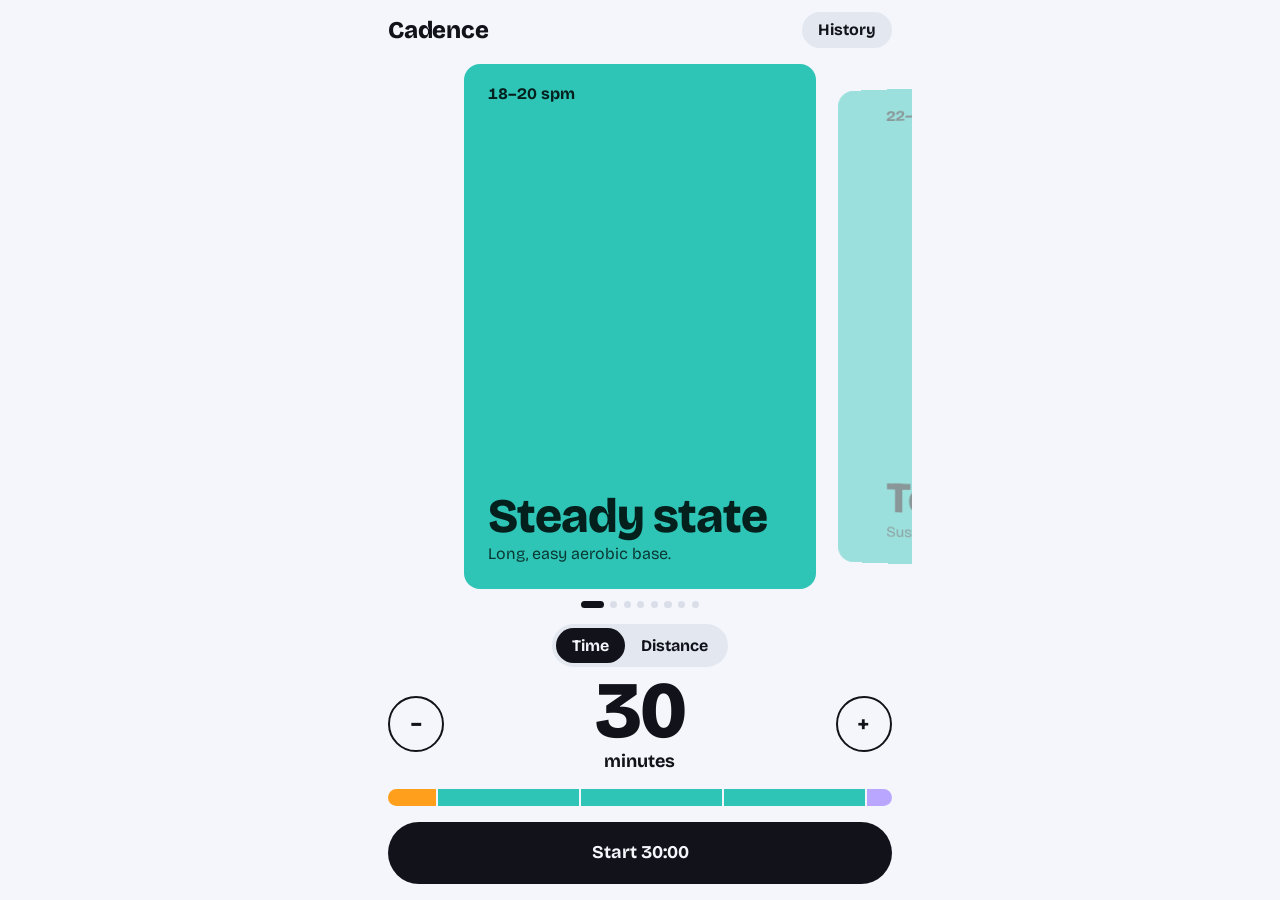
==== index.html @ 714a6164 "Coach-rule planner, Express sessions, cue and countdown fixes - Replace the planner with per-session" ====
<!doctype html>
<html lang="en">
<head>
  <meta charset="utf-8">
  <meta name="viewport" content="width=device-width, initial-scale=1, viewport-fit=cover, user-scalable=no">
  <title>Cadence</title>
  <meta name="description" content="Rowing machine sessions paced the way a coach would plan them.">
  <meta name="theme-color" content="#F4F6FB">
  <link rel="manifest" href="./manifest.webmanifest">
  <link rel="icon" href="./icons/icon-192.png">
  <link rel="apple-touch-icon" href="./icons/apple-touch-icon.png">
  <meta name="apple-mobile-web-app-capable" content="yes">
  <meta name="apple-mobile-web-app-status-bar-style" content="black-translucent">
  <link rel="preconnect" href="https://fonts.googleapis.com">
  <link rel="preconnect" href="https://fonts.gstatic.com" crossorigin>
  <link rel="stylesheet" href="https://fonts.googleapis.com/css2?family=Bricolage+Grotesque:opsz,wdth,wght@12..96,75..100,300..800&display=swap">
  <link rel="stylesheet" href="./styles.css">
</head>
<body>

<!-- Setup -->
<main id="setup" class="screen setup">
  <header class="bar"><h1 class="wordmark">Cadence</h1><button type="button" id="historyBtn" class="pill">History</button></header>

  <div id="types" class="types" role="radiogroup" aria-label="Session"></div>
  <div id="dots" class="dots" aria-hidden="true"></div>

  <section class="length" aria-label="Length">
    <div class="toggle" role="radiogroup" aria-label="Set length by">
      <button type="button" role="radio" data-mode="time">Time</button>
      <button type="button" role="radio" data-mode="distance">Distance</button>
    </div>
    <div class="stepper">
      <button type="button" id="minus" class="round" aria-label="Shorter">−</button>
      <output id="amount" class="amount" aria-live="polite"></output>
      <button type="button" id="plus" class="round" aria-label="Longer">+</button>
    </div>
    <div id="splitRow" class="split" hidden>
      <label for="split">500m split</label>
      <input id="split" type="text" inputmode="numeric" autocomplete="off" value="2:10">
    </div>
  </section>

  <button type="button" id="planBtn" class="plan-btn" aria-label="Show plan">
    <span id="strip" class="strip"></span>
  </button>

  <button type="button" id="start" class="start">Start</button>

  <div id="planSheet" class="sheet" hidden>
    <div class="sheet-card plan-card">
      <div class="sheet-head">
        <p class="sheet-title">Plan</p>
        <button type="button" id="planClose" class="x" aria-label="Close">×</button>
      </div>
      <ol id="planList" class="plan"></ol>
    </div>
  </div>
</main>

<!-- Rowing -->
<main id="row" class="screen row" hidden>
  <div class="row-head">
    <h2 id="segName" class="seg-name"></h2>
  </div>

  <div class="cue" aria-hidden="true">
    <div class="rail"><div id="fill" class="rail-fill"></div><div id="puck" class="puck"></div></div>
  </div>

  <p class="rate"><span id="spm"></span><small>spm</small></p>

  <div id="centre" class="centre">
    <div id="clock" class="clock">
      <p id="segLeft" class="seg-left" aria-label="Time left in interval">0:00</p>
    </div>
    <div id="countdown" class="countdown" aria-hidden="true" aria-live="assertive">
      <div class="cd-text">
        <p class="cd-label">Next up</p>
        <p id="cdName" class="cd-name"></p>
        <p id="cdRate" class="cd-rate"></p>
      </div>
      <p class="cd-count"><span id="cdNum" class="cd-num">4</span><span id="cdUnit" class="cd-unit">strokes</span></p>
      <div id="cdBar" class="cd-bar"></div>
      <div id="cdFlash" class="cd-flash"></div>
    </div>
  </div>

  <dl class="stats">
    <div><dt>Total left</dt><dd id="totalLeft"></dd></div>
    <div><dt>Elapsed</dt><dd id="elapsed"></dd></div>
    <div class="stat-next"><dt>Then</dt><dd id="nextName"></dd></div>
  </dl>

  <div class="progress" aria-hidden="true"><div id="ticks" class="ticks"></div><div id="progFill" class="prog-fill"></div></div>

  <div class="controls">
    <button type="button" id="pause" class="ctl">Pause</button>
    <button type="button" id="skip" class="ctl">Skip</button>
    <button type="button" id="end" class="ctl">End</button>
  </div>

  <div id="pausedSheet" class="sheet" hidden>
    <div class="sheet-card">
      <p class="sheet-title">Paused</p>
      <button type="button" id="resume" class="start">Resume</button>
    </div>
  </div>

  <div id="endSheet" class="sheet" hidden>
    <div class="sheet-card">
      <p class="sheet-title">End this session?</p>
      <button type="button" id="endYes" class="start">End session</button>
      <button type="button" id="endNo" class="ghost">Keep rowing</button>
    </div>
  </div>
</main>

<!-- Done -->
<main id="done" class="screen done" hidden>
  <h2 class="done-title">Session done</h2>
  <dl class="done-stats">
    <div><dt>Rowed</dt><dd id="dTime"></dd></div>
    <div><dt>Intervals</dt><dd id="dCount"></dd></div>
    <div><dt>Hard work</dt><dd id="dHard"></dd></div>
  </dl>
  <div class="done-actions">
    <button type="button" id="again" class="start">Close</button>
    <button type="button" id="doneHistory" class="ghost">History</button>
  </div>
</main>

<div id="histSheet" class="sheet" hidden>
  <div class="sheet-card plan-card hist-card">
    <div class="sheet-head">
      <div><p class="sheet-title">History</p><p id="histMeta" class="hist-meta"></p></div>
      <button type="button" id="histClose" class="x" aria-label="Close">×</button>
    </div>
    <ol id="histList" class="hist"></ol>
    <div class="hist-actions">
      <button type="button" id="exportCsv" class="start">Export CSV</button>
      <button type="button" id="exportJson" class="ghost">JSON</button>
    </div>
  </div>
</div>

<script type="module" src="./app.js"></script>
</body>
</html>
---- styles.css ----
:root {
  --x: 0;
  --paper: #F4F6FB;
  --ink: #12131A;
  --muted: #5B6072;
  --line: #DADEE8;
  --sel: #2EC4B6;
  --sel-ink: #04201D;
  --bg: #FF9F1C;
  --fg: #231300;
  --font: 'Bricolage Grotesque', ui-sans-serif, system-ui, -apple-system, 'Segoe UI', Roboto, sans-serif;
  /* Spacing and radius tokens (Figma: Spacing collection) */
  --s4: 4px; --s8: 8px; --s12: 12px; --s16: 16px; --s20: 20px; --s24: 24px; --s32: 32px;
  --r-card: 16px; --r-pill: 999px;
  box-sizing: border-box;
}
*, *::before, *::after { box-sizing: inherit; }
html, body { margin: 0; height: 100%; }
html { background: var(--paper); transition: background-color 280ms ease-out; }
body {
  font-family: var(--font);
  background: transparent;
  color: var(--ink);
  -webkit-font-smoothing: antialiased;
  -webkit-tap-highlight-color: transparent;
  font-variant-numeric: tabular-nums;
}
button { font: inherit; color: inherit; cursor: pointer; }
button:focus-visible, input:focus-visible { outline: 3px solid currentColor; outline-offset: 3px; }
[hidden] { display: none !important; }

/* ---------- App frame ---------- */
html, body { overflow: hidden; overscroll-behavior: none; }
body { user-select: none; -webkit-user-select: none; touch-action: manipulation; }
input { user-select: text; -webkit-user-select: text; }

/* ---------- Setup ---------- */
.setup {
  position: fixed; inset: 0;
  padding: calc(0.75rem + env(safe-area-inset-top, 0px)) 1.25rem calc(1rem + env(safe-area-inset-bottom, 0px));
  display: grid;
  grid-template-columns: minmax(0, 1fr);
  grid-template-rows: auto minmax(0, 1fr) auto auto auto auto;
  gap: 1rem;
  max-width: 34rem; margin: 0 auto;
}
.bar { display: flex; align-items: center; justify-content: space-between; height: 2.25rem; }
.pill { border: 0; background: #E3E7F0; border-radius: 999px; padding: 0.5rem 1rem; font-weight: 700; }
.wordmark { margin: 0; font-size: 1.5rem; font-weight: 800; letter-spacing: -0.02em; }

.types {
  display: flex; gap: 0.75rem;
  overflow-x: auto; overscroll-behavior-x: contain;
  scroll-snap-type: x mandatory;
  scrollbar-width: none;
  margin: 0 -1.25rem;
  padding: 0;
  align-items: stretch;
  perspective: 900px;
  --card: min(78%, 22rem);
}
.types::-webkit-scrollbar { display: none; }
/* Spacers sized so the first and last cards can scroll to the exact centre */
.types::before, .types::after { content: ''; flex: 0 0 calc(50% - var(--card) / 2 - 0.75rem); }
.type {
  flex: 0 0 var(--card);
  scroll-snap-align: center;
  display: flex; flex-direction: column; justify-content: flex-end; gap: 0.35rem;
  min-height: 0;
  text-align: left;
  border: 0;
  border-radius: 1.75rem;
  padding: 1.25rem 1.35rem;
  background: var(--cbg);
  color: var(--cfg);
  will-change: transform, opacity;
  --shift: 0px;
}
.type > span { transform: translateX(var(--shift)); }
.type .t-top { display: flex; justify-content: space-between; align-items: center; gap: var(--s8); margin-bottom: auto; }
.type .t-badge {
  font-size: 0.875rem; font-weight: 600; line-height: 1;
  padding: 6px 10px; border-radius: var(--r-pill);
  background: color-mix(in srgb, var(--cfg) 14%, transparent);
}
.type .t-name {
  font-size: clamp(2.25rem, 11vw, 3rem);
  font-weight: 800;
  letter-spacing: -0.02em; line-height: 0.95;
}
.type .t-desc { font-size: 1rem; line-height: 1.35; opacity: 0.85; }

.dots { display: flex; justify-content: center; gap: 0.4rem; margin-top: -0.25rem; }
.dots span { width: 0.45rem; height: 0.45rem; border-radius: 999px; background: var(--line); }

.toggle { display: inline-flex; background: #E3E7F0; border-radius: 999px; padding: 4px; }
.toggle button {
  border: 0; background: none; padding: 0.5rem 1.1rem; border-radius: 999px; font-weight: 600;
}
.toggle button[aria-checked="true"] { background: var(--ink); color: var(--paper); }

.length { display: grid; justify-items: center; gap: 0.5rem; }
.stepper { width: 100%; display: flex; align-items: center; justify-content: space-between; }
.round:disabled { opacity: 0.3; }
.round {
  width: 3.5rem; height: 3.5rem; border-radius: 50%;
  border: 2px solid var(--ink); background: none; font-size: 1.75rem; line-height: 1;
}
.round:active { background: var(--ink); color: var(--paper); }
.amount {
  font-size: clamp(3.5rem, 9vh, 6rem);
  font-weight: 800;
  letter-spacing: -0.03em;
  line-height: 1;
}
.amount.long { font-size: clamp(2.75rem, 7.5vh, 4.75rem); }
.amount small { font-size: 0.3em; font-weight: 600; letter-spacing: 0; margin-left: 0.25em; }


.split { display: flex; align-items: center; gap: 0.75rem; }
.split label { font-weight: 600; }
.split input {
  width: 5rem; font: inherit; font-size: 1.1rem; font-weight: 700; text-align: center;
  padding: 0.5rem; border: 2px solid var(--ink); border-radius: 0.75rem; background: none; color: inherit;
}
.split input[aria-invalid="true"] { border-color: #D7263D; }

.plan-btn {
  display: grid; gap: 0.5rem; width: 100%;
  background: none; border: 0; padding: 0; text-align: left;
}
.strip { display: flex; height: 1.1rem; border-radius: 999px; overflow: hidden; }
.plan-meta { color: var(--muted); font-weight: 600; font-size: 0.95rem; display: inline-block; justify-self: start; transform-origin: 0 70%; }
.strip span { display: block; min-width: 0; box-shadow: inset -2px 0 0 var(--paper); }
.strip span:last-child { box-shadow: none; }

.plan { list-style: none; margin: 0; padding: 0; overflow-y: auto; min-height: 0; }
.plan li {
  display: grid;
  grid-template-columns: 3rem 0.7rem minmax(0, 1fr) auto auto;
  align-items: center;
  gap: 0.75rem;
  padding: 0.55rem 0;
  border-bottom: 1px solid var(--line);
}
.plan .p-at { color: var(--muted); font-size: 0.9rem; }
.plan .p-dot { width: 0.7rem; height: 0.7rem; border-radius: 50%; }
.plan .p-name { font-weight: 600; white-space: nowrap; overflow: hidden; text-overflow: ellipsis; }
.plan li:last-child { border-bottom: 0; }
.plan .p-spm { color: var(--muted); font-size: 0.95rem; }
.plan .p-dur { font-weight: 700; min-width: 3.2rem; text-align: right; }

.start {
  width: 100%;
  border: 0; border-radius: 999px;
  background: var(--ink); color: var(--paper);
  font-size: 1.25rem; font-weight: 700;
  padding: 1.1rem 1.5rem;
}
.start:active { transform: scale(0.98); }

/* ---------- Rowing ---------- */
.row {
  position: fixed; inset: 0;
  padding: calc(1rem + env(safe-area-inset-top, 0px)) 1.25rem calc(1rem + env(safe-area-inset-bottom, 0px));
  background: var(--bg);
  color: var(--fg);
  display: grid;
  grid-template-rows: auto auto auto 1fr auto auto auto;
  grid-template-columns: minmax(0, 1fr);
  gap: 1.25rem;
  transition: background-color 280ms ease-out, color 280ms ease-out;
  overflow: hidden;
}
.row-head { display: flex; justify-content: space-between; align-items: flex-start; gap: 1rem; }
.rep { margin: 0 0 0.25rem; font-weight: 600; opacity: 0.75; min-height: 1.2em; }
.seg-name {
  margin: 0;
  font-size: clamp(2.25rem, 11vw, 4.5rem);
  font-weight: 800;
  letter-spacing: -0.02em;
  line-height: 0.95;
}
.rate { margin: 0; text-align: right; line-height: 0.9; }
.rate span { display: block; font-size: clamp(2.75rem, 13vw, 5rem); font-weight: 800; letter-spacing: -0.02em; }
.rate small { font-size: 1rem; font-weight: 600; }

/* Stroke cue: drive pushes the seat out fast, recovery slides it back slowly. */
.cue {}
.rail {
  position: relative; height: 2.5rem; border-radius: 999px;
  background: color-mix(in srgb, var(--fg) 16%, transparent);
}
.rail-fill {
  position: absolute; left: 0; top: 0; bottom: 0;
  width: calc(var(--x) * (100% - 3.5rem) + 3.5rem);
  border-radius: 999px;
  background: var(--fg);
}
.puck {
  position: absolute; top: 50%;
  left: calc(var(--x) * (100% - 3.5rem));
  width: 3.5rem; height: 3.5rem; margin-top: -1.75rem;
  border-radius: 50%;
  background: var(--bg);
  border: 0.45rem solid var(--fg);
  transition: background-color 280ms ease-out;
}

.centre { position: relative; display: grid; align-items: center; min-height: 0; }
.clock, .countdown { grid-area: 1 / 1; }
.countdown { z-index: 1; }
.clock { width: 100%; transition: opacity 160ms ease-out, transform 380ms cubic-bezier(.3,1.6,.5,1); }
.centre.cd .clock { opacity: 0; transform: scale(0.7); transition: opacity 140ms ease-in, transform 180ms ease-in; }
.seg-left {
  margin: 0;
  font-size: clamp(6rem, 34vw, 15rem);
  font-weight: 800;
  letter-spacing: -0.04em;
  line-height: 0.85;
}

.countdown {
  --nbg: #fff; --nfg: #000;
  position: relative; width: 100%;
  display: grid; grid-template-columns: 1fr auto; align-items: center; gap: 1rem;
  background: var(--nbg); color: var(--nfg);
  border-radius: 2rem;
  padding: 1.5rem 1.5rem 2rem;
  overflow: hidden;
  opacity: 0;
  pointer-events: none;
}
/* Hidden outright unless entering, shown or leaving, so a stale frame can never flash */
.countdown { visibility: hidden; }
.centre.cd .countdown, .countdown.leaving { visibility: visible; }
/* In: grows from small with a slight overshoot. Out: the same move in reverse. */
.centre.cd .countdown { pointer-events: auto; animation: cd-in 340ms cubic-bezier(.25,1,.5,1) both; }
.countdown.leaving { animation: cd-out 340ms cubic-bezier(.5,0,.75,0) both; }
@keyframes cd-in {
  0%   { opacity: 0; transform: scale(0.3); }
  70%  { opacity: 1; transform: scale(1.04); }
  100% { opacity: 1; transform: scale(1); }
}
@keyframes cd-out {
  0%   { opacity: 1; transform: scale(1); }
  100% { opacity: 0; transform: scale(0.3); }
}
.cd-flash {
  position: absolute; inset: 0; border-radius: inherit;
  background: var(--nfg); opacity: 0; pointer-events: none;
}
.cd-flash.on { animation: flash 420ms ease-out; }
@keyframes flash { 0% { opacity: 0.55; } 100% { opacity: 0; } }
.cd-label { margin: 0; font-weight: 600; opacity: 0.75; }
.cd-name { margin: 0.2rem 0; font-size: clamp(1.75rem, 8vw, 3rem); font-weight: 800; line-height: 1; }
.cd-rate { margin: 0; font-weight: 700; font-size: 1.15rem; }
.cd-count { margin: 0; display: grid; justify-items: end; }
.cd-num { display: block; font-size: clamp(6rem, 30vw, 11rem); font-weight: 800; line-height: 0.8; }
.cd-unit { font-weight: 700; font-size: 1rem; min-height: 1.2em; margin-top: 0.4rem; }
.cd-num { transform-origin: 70% 60%; }
.cd-num.pop { animation: rate-pop 420ms cubic-bezier(.2,.9,.3,1.4); }
.cd-bar {
  position: absolute; left: 0; bottom: 0; height: 0.5rem; width: 0;
  background: var(--nfg);
}

.stats { display: grid; grid-template-columns: auto auto minmax(0, 1fr); gap: 1.5rem; margin: 0; }
.stats dt { font-size: 0.9rem; font-weight: 600; opacity: 0.75; }
.stats dd { margin: 0.1rem 0 0; font-size: 1.6rem; font-weight: 800; }
.stat-next dd { white-space: nowrap; overflow: hidden; text-overflow: ellipsis; }

.progress {
  position: relative; height: 0.6rem; border-radius: 999px; overflow: hidden;
  background: color-mix(in srgb, var(--fg) 18%, transparent);
}
.prog-fill { position: absolute; left: 0; top: 0; bottom: 0; width: 0; background: var(--fg); }
.ticks span { position: absolute; top: 0; bottom: 0; width: 2px; background: var(--bg); z-index: 1; transition: background-color 280ms; }

.controls { display: flex; gap: 0.75rem; }
.ctl {
  flex: 1; padding: 0.95rem 0.5rem; border-radius: 999px;
  background: none; border: 2px solid var(--fg); font-weight: 700; font-size: 1rem;
}
.ctl:active { background: var(--fg); color: var(--bg); }

.sheet {
  position: fixed; inset: 0; z-index: 5;
  background: color-mix(in srgb, var(--ink) 55%, transparent);
  display: flex; align-items: flex-end; justify-content: center;
  padding: 1.25rem calc(1.25rem) calc(1.25rem + env(safe-area-inset-bottom, 0px));
}
.sheet-card {
  width: 100%; max-width: 30rem;
  background: var(--paper); color: var(--ink);
  border-radius: 2rem; padding: 1.5rem;
  display: grid; gap: 0.75rem;
}
.sheet-title { margin: 0 0 0.5rem; font-size: 2rem; font-weight: 800; }
.plan-card { max-height: 78dvh; grid-template-rows: auto minmax(0, 1fr); }
.sheet-head { display: flex; justify-content: space-between; align-items: center; }
.sheet-head .sheet-title { margin: 0; }
.x { width: 2.75rem; height: 2.75rem; border-radius: 50%; border: 0; background: #E3E7F0; font-size: 1.5rem; line-height: 1; }
.ghost { border: 2px solid var(--ink); background: none; border-radius: 999px; padding: 1rem; font-weight: 700; font-size: 1.1rem; }

/* ---------- Done ---------- */
.done {
  position: fixed; inset: 0;
  max-width: 34rem; margin: 0 auto;
  padding: calc(2rem + env(safe-area-inset-top, 0px)) 1.25rem calc(1.5rem + env(safe-area-inset-bottom, 0px));
  display: flex; flex-direction: column; justify-content: center; gap: 2rem;
}
.done-title { font-size: clamp(3.5rem, 18vw, 5.5rem); font-weight: 800; line-height: 0.9; margin: 0; letter-spacing: -0.03em; }
.done-stats { margin: 0; display: grid; gap: 1rem; }
.done-stats div { display: flex; justify-content: space-between; align-items: baseline; border-bottom: 1px solid var(--line); padding-bottom: 0.75rem; }
.done-stats dt { color: var(--muted); font-weight: 600; }
.done-stats dd { margin: 0; display: inline-block; transform-origin: 100% 70%; font-size: 2rem; font-weight: 800; }


/* ---------- Text styles and spacing (Figma: Tokens exploration) ----------
   display/xl 144 · display/l 80 · display/m 64 · title/xl 48 · title/l 32 · title/m 24 · title/s 20
   ui/l 18 · ui/m 16 · ui/icon 24 · body/m 16 · body/s 14 · label 14 */
.seg-left, .cd-num {                                   /* display/xl */
  font-size: clamp(6rem, 37vw, 9rem); font-weight: 800; line-height: 0.85; letter-spacing: -0.03em;
}
.amount, .done-title {                                 /* display/l */
  font-size: min(5rem, 20.5vw, 11vh); font-weight: 800; line-height: 0.9; letter-spacing: -0.03em;
}
.amount.long { font-size: min(3.5rem, 15vw, 8vh); }   /* distance values need the room */
.rate span {                                           /* display/m */
  font-size: 4rem; font-weight: 800; line-height: 0.9; letter-spacing: -0.02em;
}
.seg-name, .type .t-name {                             /* title/xl */
  font-size: min(3rem, 12.3vw); font-weight: 800; line-height: 0.95; letter-spacing: -0.02em;
}
.sheet-title, .cd-name, .done-stats dd {               /* title/l */
  font-size: 2rem; font-weight: 800; line-height: 1; letter-spacing: -0.01em;
}
.wordmark, .stats dd {                                 /* title/m */
  font-size: 1.5rem; font-weight: 800; line-height: 1.1; letter-spacing: -0.01em;
}
.h-dur {                                               /* title/s */
  font-size: 1.25rem; font-weight: 800; line-height: 1.1; letter-spacing: 0;
}
.start, .ghost, .cd-rate, .amount small {              /* ui/l */
  font-size: 1.125rem; font-weight: 700; line-height: 1.2; letter-spacing: 0;
}
.pill, .toggle button, .ctl, .type .t-rate, .rate small, .cd-unit, .h-name, .plan .p-name, .plan .p-dur {   /* ui/m */
  font-size: 1rem; font-weight: 700; line-height: 1.2;
}
.round, .x, .h-del {                                   /* ui/icon */
  font-size: 1.5rem; font-weight: 700; line-height: 1;
}
.type .t-desc { font-size: 1rem; font-weight: 400; line-height: 1.35; }    /* body/m */
.h-sub { font-size: 0.875rem; font-weight: 400; line-height: 1.35; }       /* body/s */
.plan-meta, .stats dt, .cd-label, .hist-meta, .done-stats dt,
.plan .p-at, .plan .p-spm, .split label {             /* label */
  font-size: 0.875rem; font-weight: 600; line-height: 1.2;
}

/* Spacing and radius */
.type { border-radius: var(--r-card); padding: var(--s20) var(--s24) var(--s24); gap: var(--s4); }
.countdown { border-radius: var(--r-card); padding: var(--s24) var(--s24) var(--s32); }
.sheet-card { border-radius: var(--r-card); padding: var(--s24); gap: var(--s12); }
.toggle { padding: var(--s4); }
.toggle button { padding: var(--s8) var(--s16); }
.pill { padding: var(--s8) var(--s16); }
.ctl { padding: var(--s16) var(--s8); }
.start, .ghost { padding: var(--s16) var(--s24); }
#start { padding: var(--s20) var(--s24); }
.stats { gap: var(--s24); }
.stats dd { margin-top: var(--s4); }
.controls { gap: var(--s12); }
.hist li { padding: var(--s8) 0; gap: var(--s12); }
.done { gap: var(--s32); }
.done-actions { gap: var(--s12); }
.done-stats { gap: var(--s16); }
.done-stats div { padding-bottom: var(--s12); }

/* Stroke cue: outlined track, slimmer puck ring */
.rail { background: transparent; box-shadow: inset 0 0 0 2px var(--fg); }
.puck { border-width: 6px; }

/* Countdown: thicker stroke progress */
.cd-bar { height: 16px; }

/* Rowing: rate sits under the stroke cue, number and unit on one baseline */
.rate { display: flex; align-items: baseline; gap: var(--s4); text-align: left; line-height: 0.9; }
.rate span { display: inline-block; transform-origin: 30% 80%; }
.rate span.pop, .seg-left.pop { animation: rate-pop 420ms cubic-bezier(.2,.9,.3,1.4); }
.seg-left { transform-origin: 20% 70%; }
@keyframes rate-pop { 0% { transform: scale(1); } 35% { transform: scale(1.15); } 100% { transform: scale(1); } }

/* Setup: unit stacked under the length value */
.amount { display: grid; justify-items: center; }
.amount small { margin: var(--s4) 0 0; }

/* Landscape on a rower arm: cue and clock side by side. */
@media (orientation: landscape) and (max-height: 560px) {
  .row {
    grid-template-columns: minmax(0, 1fr) minmax(0, 1fr);
    grid-template-rows: auto auto auto 1fr auto auto;
    column-gap: 2rem; row-gap: 0.9rem;
  }
  .row-head { grid-column: 1; grid-row: 1; }
  .cue { grid-column: 1; grid-row: 2; }
  .rate { grid-column: 1; grid-row: 3; }
  .centre { grid-column: 2; grid-row: 1 / 5; }
  .stats { grid-column: 1; grid-row: 4; align-self: end; }
  .progress { grid-column: 1 / -1; }
  .controls { grid-column: 1 / -1; }
  .row { padding-top: calc(0.75rem + env(safe-area-inset-top, 0px)); padding-bottom: calc(0.75rem + env(safe-area-inset-bottom, 0px)); }
  .seg-name { font-size: clamp(1.75rem, 6vw, 3rem); }
  .rate span { font-size: clamp(2rem, 7vw, 3.5rem); }
  .rail { height: 2rem; }
    .stats dd { font-size: 1.3rem; }
  .seg-left { font-size: clamp(5rem, 18vw, 11rem); }
  .ctl { padding: 0.6rem 0.5rem; }
}

@media (prefers-reduced-motion: reduce) {
  .row, .puck, .ticks span { transition: none; }
  .types { scroll-behavior: auto; }
  .cd-num.pop, .cd-num.go, .cd-flash.on, .rate span.pop, .seg-left.pop { animation: none; }
  .clock { transition: opacity 150ms linear; transform: none !important; }
  .centre.cd .countdown, .countdown.leaving { animation-duration: 1ms; }
}

@media (orientation: landscape) and (max-height: 560px) {
  .setup {
    max-width: none;
    grid-template-columns: minmax(0, 1.2fr) minmax(0, 1fr);
    grid-template-rows: auto minmax(0, 1fr) auto auto;
    column-gap: 2rem;
  }
  .bar { grid-column: 1 / -1; }
  .types { grid-column: 1; grid-row: 2 / 4; margin: 0; --card: min(88%, 22rem); }
  .dots { grid-column: 1; grid-row: 4; margin: 0; align-self: center; }
  .length { grid-column: 2; grid-row: 2; align-self: center; }
  .plan-btn { grid-column: 2; grid-row: 3; }
  .start { grid-column: 2; grid-row: 4; padding: 0.8rem; }
  .type .t-name { font-size: 2rem; }
}

/* Installed on iOS, fixed screens can stop above the home bar, so size them to the
   full screen there. iOS only: on Android that sizing stops short of the gesture bar. */
@media (display-mode: standalone) {
  @supports (-webkit-touch-callout: none) {
    .setup, .row, .done { bottom: auto; height: 100vh; }
  }
}

/* History */
.hist-card { grid-template-rows: auto minmax(0, 1fr) auto; }
.hist-meta { margin: 0.2rem 0 0; color: var(--muted); font-weight: 600; }
.hist { list-style: none; margin: 0; padding: 0; overflow-y: auto; min-height: 0; }
.hist li { display: grid; grid-template-columns: 0.7rem minmax(0, 1fr) auto auto; align-items: center; gap: 0.75rem; padding: 0.6rem 0; border-bottom: 1px solid var(--line); }
.hist li:last-child { border-bottom: 0; }
.h-dot { width: 0.7rem; height: 0.7rem; border-radius: 50%; }
.h-main { display: grid; min-width: 0; }
.h-name { font-weight: 700; white-space: nowrap; overflow: hidden; text-overflow: ellipsis; }
.h-sub { color: var(--muted); font-size: 0.9rem; }
.h-dur { font-weight: 800; font-size: 1.2rem; }
.h-del { min-width: 2.25rem; height: 2.25rem; border: 0; border-radius: 999px; background: none; color: var(--muted); font-size: 1.25rem; font-weight: 700; }
.h-del.arm { background: #D7263D; color: #fff; font-size: 0.9rem; padding: 0 0.8rem; }
.hist-actions { display: grid; grid-template-columns: 1fr auto; gap: 0.75rem; }
.hist-actions .ghost { padding: 1rem 1.4rem; }
.start:disabled, .ghost:disabled { opacity: 0.35; }
.done-actions { display: grid; gap: 0.75rem; }
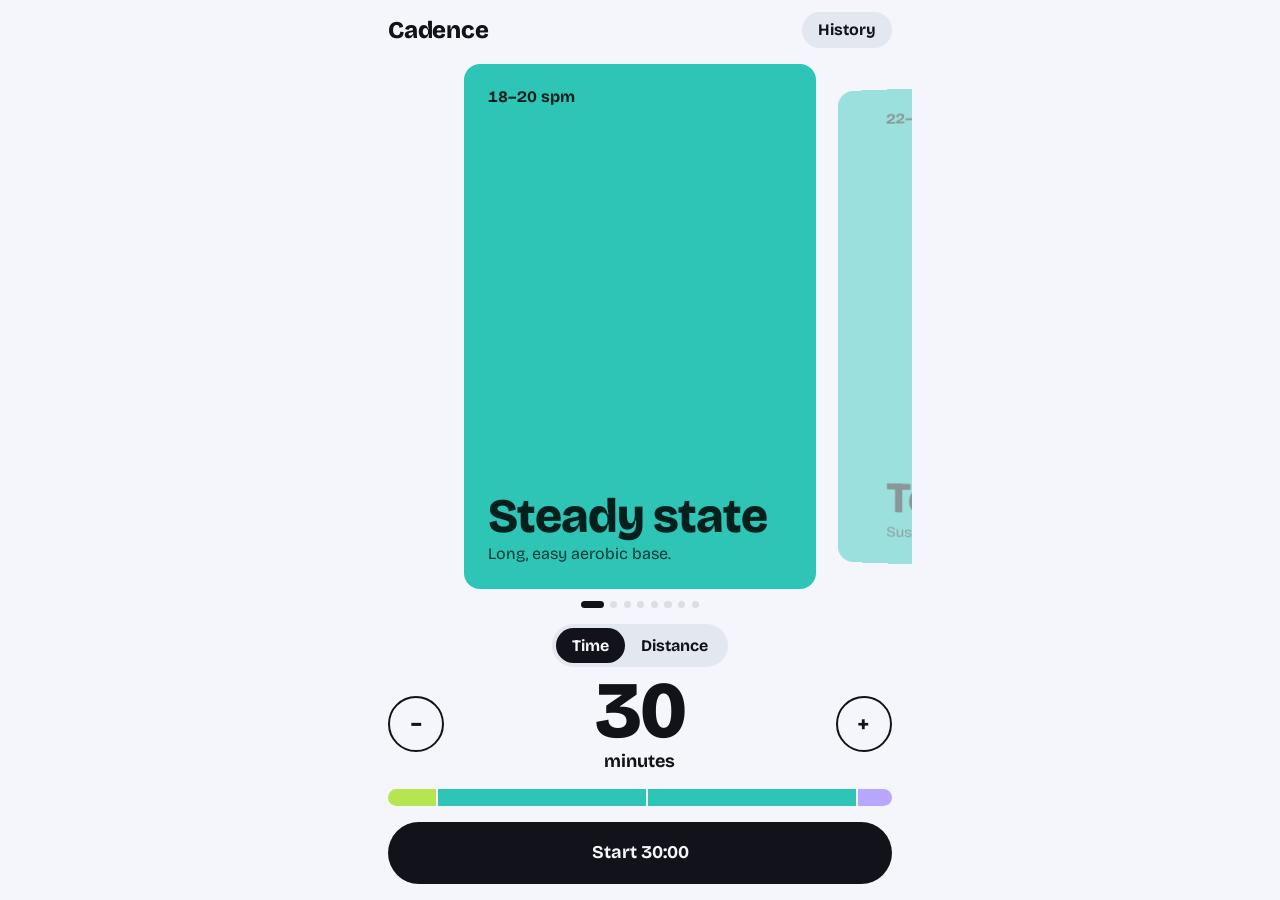
==== commit b1990b2f: "Interval grammar, languages, drill modules - Rebuild the planner on a grammar: 12 interval words wit" ====
--- a/index.html
+++ b/index.html
@@ -20,28 +20,28 @@
 
 <!-- Setup -->
 <main id="setup" class="screen setup">
-  <header class="bar"><h1 class="wordmark">Cadence</h1><button type="button" id="historyBtn" class="pill">History</button></header>
+  <header class="bar"><h1 class="wordmark">Cadence</h1><button type="button" id="historyBtn" class="pill" data-i18n="history">History</button></header>
 
-  <div id="types" class="types" role="radiogroup" aria-label="Session"></div>
+  <div id="types" class="types" role="radiogroup" aria-label="Session" data-i18n-aria="session"></div>
   <div id="dots" class="dots" aria-hidden="true"></div>
 
-  <section class="length" aria-label="Length">
-    <div class="toggle" role="radiogroup" aria-label="Set length by">
-      <button type="button" role="radio" data-mode="time">Time</button>
-      <button type="button" role="radio" data-mode="distance">Distance</button>
+  <section class="length" aria-label="Length" data-i18n-aria="length">
+    <div class="toggle" role="radiogroup" aria-label="Set length by" data-i18n-aria="setLengthBy">
+      <button type="button" role="radio" data-mode="time" data-i18n="time">Time</button>
+      <button type="button" role="radio" data-mode="distance" data-i18n="distance">Distance</button>
     </div>
     <div class="stepper">
-      <button type="button" id="minus" class="round" aria-label="Shorter">−</button>
+      <button type="button" id="minus" class="round" aria-label="Shorter" data-i18n-aria="shorter">−</button>
       <output id="amount" class="amount" aria-live="polite"></output>
-      <button type="button" id="plus" class="round" aria-label="Longer">+</button>
+      <button type="button" id="plus" class="round" aria-label="Longer" data-i18n-aria="longer">+</button>
     </div>
     <div id="splitRow" class="split" hidden>
-      <label for="split">500m split</label>
+      <label for="split" data-i18n="split">500m split</label>
       <input id="split" type="text" inputmode="numeric" autocomplete="off" value="2:10">
     </div>
   </section>
 
-  <button type="button" id="planBtn" class="plan-btn" aria-label="Show plan">
+  <button type="button" id="planBtn" class="plan-btn" aria-label="Show plan" data-i18n-aria="showPlan">
     <span id="strip" class="strip"></span>
   </button>
 
@@ -50,8 +50,8 @@
   <div id="planSheet" class="sheet" hidden>
     <div class="sheet-card plan-card">
       <div class="sheet-head">
-        <p class="sheet-title">Plan</p>
-        <button type="button" id="planClose" class="x" aria-label="Close">×</button>
+        <p class="sheet-title" data-i18n="plan">Plan</p>
+        <button type="button" id="planClose" class="x" aria-label="Close" data-i18n-aria="close">×</button>
       </div>
       <ol id="planList" class="plan"></ol>
     </div>
@@ -59,24 +59,28 @@
 </main>
 
 <!-- Rowing -->
-<main id="row" class="screen row" hidden>
+<main id="row" class="screen row" data-mode="rate" hidden>
   <div class="row-head">
     <h2 id="segName" class="seg-name"></h2>
   </div>
 
   <div class="cue" aria-hidden="true">
     <div class="rail"><div id="fill" class="rail-fill"></div><div id="puck" class="puck"></div></div>
+    <div id="stageBar" class="stage-bar"><span><i></i></span><span><i></i></span><span><i></i></span><span><i></i></span></div>
   </div>
 
-  <p class="rate"><span id="spm"></span><small>spm</small></p>
+  <div id="detail" class="detail">
+    <p class="rate"><span id="spm"></span><small data-i18n="spm">spm</small></p>
+    <p class="stage-text" aria-live="polite"><span id="stageName" class="stage-name"></span></p>
+  </div>
 
   <div id="centre" class="centre">
     <div id="clock" class="clock">
-      <p id="segLeft" class="seg-left" aria-label="Time left in interval">0:00</p>
+      <p id="segLeft" class="seg-left" aria-label="Time left in interval" data-i18n-aria="timeLeft">0:00</p>
     </div>
     <div id="countdown" class="countdown" aria-hidden="true" aria-live="assertive">
       <div class="cd-text">
-        <p class="cd-label">Next up</p>
+        <p class="cd-label" data-i18n="nextUp">Next up</p>
         <p id="cdName" class="cd-name"></p>
         <p id="cdRate" class="cd-rate"></p>
       </div>
@@ -87,58 +91,58 @@
   </div>
 
   <dl class="stats">
-    <div><dt>Total left</dt><dd id="totalLeft"></dd></div>
-    <div><dt>Elapsed</dt><dd id="elapsed"></dd></div>
-    <div class="stat-next"><dt>Then</dt><dd id="nextName"></dd></div>
+    <div><dt data-i18n="totalLeft">Total left</dt><dd id="totalLeft"></dd></div>
+    <div><dt data-i18n="elapsed">Elapsed</dt><dd id="elapsed"></dd></div>
+    <div class="stat-next"><dt data-i18n="then">Then</dt><dd id="nextName"></dd></div>
   </dl>
 
   <div class="progress" aria-hidden="true"><div id="ticks" class="ticks"></div><div id="progFill" class="prog-fill"></div></div>
 
   <div class="controls">
     <button type="button" id="pause" class="ctl">Pause</button>
-    <button type="button" id="skip" class="ctl">Skip</button>
-    <button type="button" id="end" class="ctl">End</button>
+    <button type="button" id="skip" class="ctl" data-i18n="skip">Skip</button>
+    <button type="button" id="end" class="ctl" data-i18n="end">End</button>
   </div>
 
   <div id="pausedSheet" class="sheet" hidden>
     <div class="sheet-card">
-      <p class="sheet-title">Paused</p>
-      <button type="button" id="resume" class="start">Resume</button>
+      <p class="sheet-title" data-i18n="paused">Paused</p>
+      <button type="button" id="resume" class="start" data-i18n="resume">Resume</button>
     </div>
   </div>
 
   <div id="endSheet" class="sheet" hidden>
     <div class="sheet-card">
-      <p class="sheet-title">End this session?</p>
-      <button type="button" id="endYes" class="start">End session</button>
-      <button type="button" id="endNo" class="ghost">Keep rowing</button>
+      <p class="sheet-title" data-i18n="endQuestion">End this session?</p>
+      <button type="button" id="endYes" class="start" data-i18n="endYes">End session</button>
+      <button type="button" id="endNo" class="ghost" data-i18n="keepRowing">Keep rowing</button>
     </div>
   </div>
 </main>
 
 <!-- Done -->
 <main id="done" class="screen done" hidden>
-  <h2 class="done-title">Session done</h2>
+  <h2 class="done-title" data-i18n="done">Session done</h2>
   <dl class="done-stats">
-    <div><dt>Rowed</dt><dd id="dTime"></dd></div>
-    <div><dt>Intervals</dt><dd id="dCount"></dd></div>
-    <div><dt>Hard work</dt><dd id="dHard"></dd></div>
+    <div><dt data-i18n="rowed">Rowed</dt><dd id="dTime"></dd></div>
+    <div><dt data-i18n="intervals">Intervals</dt><dd id="dCount"></dd></div>
+    <div><dt data-i18n="hardWork">Hard work</dt><dd id="dHard"></dd></div>
   </dl>
   <div class="done-actions">
-    <button type="button" id="again" class="start">Close</button>
-    <button type="button" id="doneHistory" class="ghost">History</button>
+    <button type="button" id="again" class="start" data-i18n="close">Close</button>
+    <button type="button" id="doneHistory" class="ghost" data-i18n="history">History</button>
   </div>
 </main>
 
 <div id="histSheet" class="sheet" hidden>
   <div class="sheet-card plan-card hist-card">
     <div class="sheet-head">
-      <div><p class="sheet-title">History</p><p id="histMeta" class="hist-meta"></p></div>
-      <button type="button" id="histClose" class="x" aria-label="Close">×</button>
+      <div><p class="sheet-title" data-i18n="history">History</p><p id="histMeta" class="hist-meta"></p></div>
+      <button type="button" id="histClose" class="x" aria-label="Close" data-i18n-aria="close">×</button>
     </div>
     <ol id="histList" class="hist"></ol>
     <div class="hist-actions">
-      <button type="button" id="exportCsv" class="start">Export CSV</button>
+      <button type="button" id="exportCsv" class="start" data-i18n="exportCsv">Export CSV</button>
       <button type="button" id="exportJson" class="ghost">JSON</button>
     </div>
   </div>
--- a/styles.css
+++ b/styles.css
@@ -82,7 +82,11 @@
   font-size: 0.875rem; font-weight: 600; line-height: 1;
   padding: 6px 10px; border-radius: var(--r-pill);
   background: color-mix(in srgb, var(--cfg) 14%, transparent);
-}
+  white-space: nowrap;
+  opacity: 0; transform: scale(0.9);
+  transition: opacity 180ms ease-out, transform 220ms cubic-bezier(.3,1.4,.5,1);
+}
+.type .t-badge.on { opacity: 1; transform: none; }
 .type .t-name {
   font-size: clamp(2.25rem, 11vw, 3rem);
   font-weight: 800;
@@ -137,15 +141,15 @@
 .plan { list-style: none; margin: 0; padding: 0; overflow-y: auto; min-height: 0; }
 .plan li {
   display: grid;
-  grid-template-columns: 3rem 0.7rem minmax(0, 1fr) auto auto;
+  grid-template-columns: 2.75rem 0.6rem minmax(0, 1fr) auto auto;
   align-items: center;
-  gap: 0.75rem;
+  gap: 0.6rem;
   padding: 0.55rem 0;
   border-bottom: 1px solid var(--line);
 }
 .plan .p-at { color: var(--muted); font-size: 0.9rem; }
 .plan .p-dot { width: 0.7rem; height: 0.7rem; border-radius: 50%; }
-.plan .p-name { font-weight: 600; white-space: nowrap; overflow: hidden; text-overflow: ellipsis; }
+.plan .p-name { font-weight: 600; line-height: 1.2; hyphens: auto; -webkit-hyphens: auto; overflow-wrap: break-word; min-width: 0; }
 .plan li:last-child { border-bottom: 0; }
 .plan .p-spm { color: var(--muted); font-size: 0.95rem; }
 .plan .p-dur { font-weight: 700; min-width: 3.2rem; text-align: right; }
@@ -395,6 +399,22 @@
 .amount { display: grid; justify-items: center; }
 .amount small { margin: var(--s4) 0 0; }
 
+/* Modules: each word shows either the rhythm cue and its rate, or its drill stages.
+   Both sit in the same slots; switching swaps them with the countdown's shrink and grow. */
+.cue, .detail { display: grid; }
+.cue > *, .detail > * { grid-area: 1 / 1; }
+.detail { align-items: end; }
+#row[data-mode="rate"] .stage-bar, #row[data-mode="rate"] .stage-text,
+#row[data-mode="stages"] .rail, #row[data-mode="stages"] .rate { visibility: hidden; }
+.mod-in  { visibility: visible !important; animation: cd-in 340ms cubic-bezier(.25,1,.5,1) both; }
+.mod-out { visibility: visible !important; animation: cd-out 340ms cubic-bezier(.5,0,.75,0) both; }
+.stage-bar { display: grid; grid-template-columns: repeat(4, minmax(0, 1fr)); gap: var(--s8); align-self: center; }
+.stage-bar span { position: relative; height: 2.5rem; border-radius: var(--r-pill); overflow: hidden; box-shadow: inset 0 0 0 2px var(--fg); }
+.stage-bar i { position: absolute; inset: 0; width: 0; background: var(--fg); }
+.stage-text { margin: 0; }
+.stage-name { font-size: 2rem; font-weight: 800; line-height: 1; letter-spacing: -0.01em; display: inline-block; transform-origin: 0 70%; }  /* title/l */
+.stage-name.pop { animation: rate-pop 420ms cubic-bezier(.2,.9,.3,1.4); }
+
 /* Landscape on a rower arm: cue and clock side by side. */
 @media (orientation: landscape) and (max-height: 560px) {
   .row {
@@ -404,7 +424,7 @@
   }
   .row-head { grid-column: 1; grid-row: 1; }
   .cue { grid-column: 1; grid-row: 2; }
-  .rate { grid-column: 1; grid-row: 3; }
+  .detail { grid-column: 1; grid-row: 3; }
   .centre { grid-column: 2; grid-row: 1 / 5; }
   .stats { grid-column: 1; grid-row: 4; align-self: end; }
   .progress { grid-column: 1 / -1; }
@@ -412,16 +432,17 @@
   .row { padding-top: calc(0.75rem + env(safe-area-inset-top, 0px)); padding-bottom: calc(0.75rem + env(safe-area-inset-bottom, 0px)); }
   .seg-name { font-size: clamp(1.75rem, 6vw, 3rem); }
   .rate span { font-size: clamp(2rem, 7vw, 3.5rem); }
-  .rail { height: 2rem; }
+  .rail, .stage-bar span { height: 2rem; }
     .stats dd { font-size: 1.3rem; }
   .seg-left { font-size: clamp(5rem, 18vw, 11rem); }
   .ctl { padding: 0.6rem 0.5rem; }
 }
 
 @media (prefers-reduced-motion: reduce) {
-  .row, .puck, .ticks span { transition: none; }
+  .row, .puck, .ticks span, .type .t-badge, .detail > * { transition: none; }
+  .stage-name.pop { animation: none; }
   .types { scroll-behavior: auto; }
-  .cd-num.pop, .cd-num.go, .cd-flash.on, .rate span.pop, .seg-left.pop { animation: none; }
+  .cd-num.pop, .cd-num.go, .cd-flash.on, .rate span.pop, .seg-left.pop, .stage-name.pop, .mod-in, .mod-out { animation: none; }
   .clock { transition: opacity 150ms linear; transform: none !important; }
   .centre.cd .countdown, .countdown.leaving { animation-duration: 1ms; }
 }
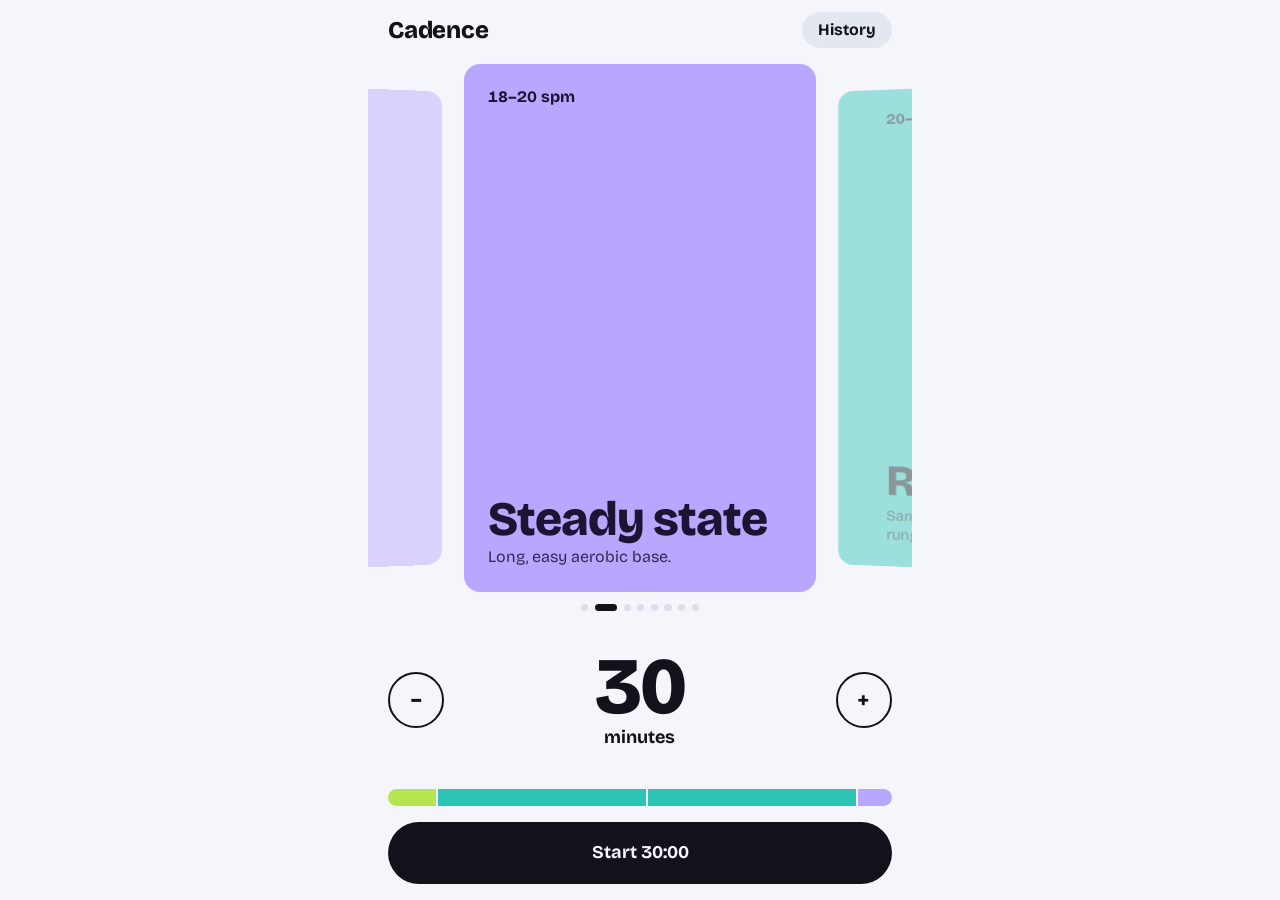
==== commit ca1ea79f: "Time-only length, more room around the selector - Remove the time/distance toggle and the 500m split" ====
--- a/index.html
+++ b/index.html
@@ -26,18 +26,10 @@
   <div id="dots" class="dots" aria-hidden="true"></div>
 
   <section class="length" aria-label="Length" data-i18n-aria="length">
-    <div class="toggle" role="radiogroup" aria-label="Set length by" data-i18n-aria="setLengthBy">
-      <button type="button" role="radio" data-mode="time" data-i18n="time">Time</button>
-      <button type="button" role="radio" data-mode="distance" data-i18n="distance">Distance</button>
-    </div>
     <div class="stepper">
       <button type="button" id="minus" class="round" aria-label="Shorter" data-i18n-aria="shorter">−</button>
       <output id="amount" class="amount" aria-live="polite"></output>
       <button type="button" id="plus" class="round" aria-label="Longer" data-i18n-aria="longer">+</button>
-    </div>
-    <div id="splitRow" class="split" hidden>
-      <label for="split" data-i18n="split">500m split</label>
-      <input id="split" type="text" inputmode="numeric" autocomplete="off" value="2:10">
     </div>
   </section>
 
--- a/styles.css
+++ b/styles.css
@@ -97,13 +97,8 @@
 .dots { display: flex; justify-content: center; gap: 0.4rem; margin-top: -0.25rem; }
 .dots span { width: 0.45rem; height: 0.45rem; border-radius: 999px; background: var(--line); }
 
-.toggle { display: inline-flex; background: #E3E7F0; border-radius: 999px; padding: 4px; }
-.toggle button {
-  border: 0; background: none; padding: 0.5rem 1.1rem; border-radius: 999px; font-weight: 600;
-}
-.toggle button[aria-checked="true"] { background: var(--ink); color: var(--paper); }
-
-.length { display: grid; justify-items: center; gap: 0.5rem; }
+
+.length { display: grid; justify-items: center; gap: 0.5rem; padding: var(--s24) 0; }   /* breathing room around the length */
 .stepper { width: 100%; display: flex; align-items: center; justify-content: space-between; }
 .round:disabled { opacity: 0.3; }
 .round {
@@ -366,8 +361,6 @@
 .type { border-radius: var(--r-card); padding: var(--s20) var(--s24) var(--s24); gap: var(--s4); }
 .countdown { border-radius: var(--r-card); padding: var(--s24) var(--s24) var(--s32); }
 .sheet-card { border-radius: var(--r-card); padding: var(--s24); gap: var(--s12); }
-.toggle { padding: var(--s4); }
-.toggle button { padding: var(--s8) var(--s16); }
 .pill { padding: var(--s8) var(--s16); }
 .ctl { padding: var(--s16) var(--s8); }
 .start, .ghost { padding: var(--s16) var(--s24); }
@@ -408,9 +401,19 @@
 #row[data-mode="stages"] .rail, #row[data-mode="stages"] .rate { visibility: hidden; }
 .mod-in  { visibility: visible !important; animation: cd-in 340ms cubic-bezier(.25,1,.5,1) both; }
 .mod-out { visibility: visible !important; animation: cd-out 340ms cubic-bezier(.5,0,.75,0) both; }
-.stage-bar { display: grid; grid-template-columns: repeat(4, minmax(0, 1fr)); gap: var(--s8); align-self: center; }
-.stage-bar span { position: relative; height: 2.5rem; border-radius: var(--r-pill); overflow: hidden; box-shadow: inset 0 0 0 2px var(--fg); }
-.stage-bar i { position: absolute; inset: 0; width: 0; background: var(--fg); }
+.stage-bar { position: relative; height: 2.5rem; align-self: center; z-index: 1; }
+.stage-bar span { position: absolute; top: 0; bottom: 0; border-radius: var(--r-pill); overflow: hidden; box-shadow: inset 0 0 0 2px var(--fg); }
+.stage-bar span.bare { box-shadow: none; }
+.stage-bar i { position: absolute; left: 0; top: 0; bottom: 0; width: 0; background: var(--fg); }
+.stage-bar span.bare i { border-radius: var(--r-pill); }
+.puck { z-index: 2; }
+/* Fusing: the stage pills become the rhythm bar. One track outline, the pills' fill
+   flowing into the cursor; the rate and stage name have already swapped in place. */
+#row.fusing .stage-bar { visibility: visible; }
+#row.fusing .rail-fill { visibility: hidden; }
+.seg-name.pop { animation: rate-pop 420ms cubic-bezier(.2,.9,.3,1.4); display: inline-block; transform-origin: 0 70%; }
+.puck.pop-in { animation: puck-in 380ms cubic-bezier(.2,.9,.3,1.4); }
+@keyframes puck-in { 0% { transform: scale(0); } 55% { transform: scale(1.2); } 100% { transform: scale(1); } }
 .stage-text { margin: 0; }
 .stage-name { font-size: 2rem; font-weight: 800; line-height: 1; letter-spacing: -0.01em; display: inline-block; transform-origin: 0 70%; }  /* title/l */
 .stage-name.pop { animation: rate-pop 420ms cubic-bezier(.2,.9,.3,1.4); }
@@ -432,7 +435,7 @@
   .row { padding-top: calc(0.75rem + env(safe-area-inset-top, 0px)); padding-bottom: calc(0.75rem + env(safe-area-inset-bottom, 0px)); }
   .seg-name { font-size: clamp(1.75rem, 6vw, 3rem); }
   .rate span { font-size: clamp(2rem, 7vw, 3.5rem); }
-  .rail, .stage-bar span { height: 2rem; }
+  .rail, .stage-bar { height: 2rem; }
     .stats dd { font-size: 1.3rem; }
   .seg-left { font-size: clamp(5rem, 18vw, 11rem); }
   .ctl { padding: 0.6rem 0.5rem; }
@@ -442,7 +445,7 @@
   .row, .puck, .ticks span, .type .t-badge, .detail > * { transition: none; }
   .stage-name.pop { animation: none; }
   .types { scroll-behavior: auto; }
-  .cd-num.pop, .cd-num.go, .cd-flash.on, .rate span.pop, .seg-left.pop, .stage-name.pop, .mod-in, .mod-out { animation: none; }
+  .cd-num.pop, .cd-num.go, .cd-flash.on, .rate span.pop, .seg-left.pop, .stage-name.pop, .mod-in, .mod-out, .seg-name.pop, .puck.pop-in { animation: none; }
   .clock { transition: opacity 150ms linear; transform: none !important; }
   .centre.cd .countdown, .countdown.leaving { animation-duration: 1ms; }
 }
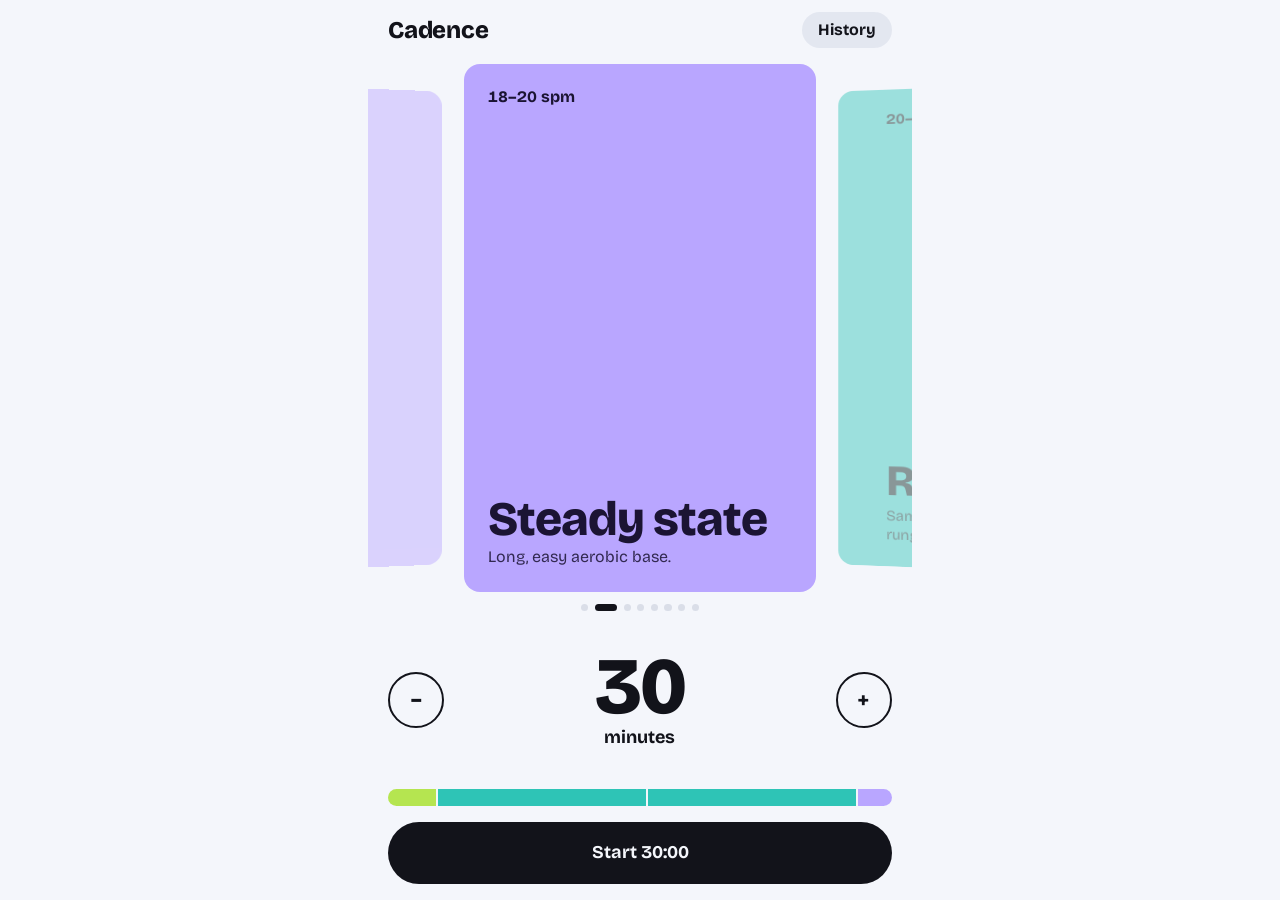
==== commit cbd2bebd: "Reliable updates, versioned storage, cleanup - Service worker fetches the app's files fresh when onl" ====
--- a/index.html
+++ b/index.html
@@ -41,10 +41,10 @@
 
   <div id="planSheet" class="sheet" hidden>
     <div class="sheet-card plan-card">
-      <div class="sheet-head">
+      <div class="grip-zone"><span class="grip" aria-hidden="true"></span><div class="sheet-head">
         <p class="sheet-title" data-i18n="plan">Plan</p>
         <button type="button" id="planClose" class="x" aria-label="Close" data-i18n-aria="close">×</button>
-      </div>
+      </div></div>
       <ol id="planList" class="plan"></ol>
     </div>
   </div>
@@ -78,7 +78,6 @@
       </div>
       <p class="cd-count"><span id="cdNum" class="cd-num">4</span><span id="cdUnit" class="cd-unit">strokes</span></p>
       <div id="cdBar" class="cd-bar"></div>
-      <div id="cdFlash" class="cd-flash"></div>
     </div>
   </div>
 
@@ -128,10 +127,10 @@
 
 <div id="histSheet" class="sheet" hidden>
   <div class="sheet-card plan-card hist-card">
-    <div class="sheet-head">
+    <div class="grip-zone"><span class="grip" aria-hidden="true"></span><div class="sheet-head">
       <div><p class="sheet-title" data-i18n="history">History</p><p id="histMeta" class="hist-meta"></p></div>
       <button type="button" id="histClose" class="x" aria-label="Close" data-i18n-aria="close">×</button>
-    </div>
+    </div></div>
     <ol id="histList" class="hist"></ol>
     <div class="hist-actions">
       <button type="button" id="exportCsv" class="start" data-i18n="exportCsv">Export CSV</button>
--- a/styles.css
+++ b/styles.css
@@ -12,11 +12,30 @@
   /* Spacing and radius tokens (Figma: Spacing collection) */
   --s4: 4px; --s8: 8px; --s12: 12px; --s16: 16px; --s20: 20px; --s24: 24px; --s32: 32px;
   --r-card: 16px; --r-pill: 999px;
+  /* Motion scale: the only raw values. app.js reads these too, so CSS and JS stay in step. */
+  --dur-instant: 120ms;
+  --dur-quick: 220ms;
+  --dur-base: 340ms;
+  --dur-emphasis: 420ms;
+  --stagger: 70ms;        /* gap between items in a cascade */
+  --rise: 12px;           /* distance things travel as they enter or leave */
+  --ease-out: cubic-bezier(.2,.8,.2,1);     /* entering, moving into place */
+  --ease-in: cubic-bezier(.5,0,.75,0);      /* leaving; also content fading in with a move */
+  --ease-settle: cubic-bezier(.25,1,.5,1);  /* arriving with a light overshoot */
+  --ease-pop: cubic-bezier(.2,.9,.3,1.4);   /* the pop */
+  /* Motion roles: what a moment is for. Each points at the scale and adds no value of its own. */
+  --t-enter: var(--dur-base);       /* screens and panels arriving */
+  --t-exit: var(--dur-quick);       /* anything leaving */
+  --t-pop: var(--dur-emphasis);     /* the emphasis pop */
+  --t-sheet: var(--dur-emphasis);   /* a sheet rising */
+  --t-counter: var(--dur-emphasis); /* numbers ticking to a new value */
+  --t-colour: var(--dur-base);      /* background colour changes, in step with the switch */
+
   box-sizing: border-box;
 }
 *, *::before, *::after { box-sizing: inherit; }
 html, body { margin: 0; height: 100%; }
-html { background: var(--paper); transition: background-color 280ms ease-out; }
+html { background: var(--paper); transition: background-color var(--t-colour) ease-out; }
 body {
   font-family: var(--font);
   background: transparent;
@@ -84,7 +103,7 @@
   background: color-mix(in srgb, var(--cfg) 14%, transparent);
   white-space: nowrap;
   opacity: 0; transform: scale(0.9);
-  transition: opacity 180ms ease-out, transform 220ms cubic-bezier(.3,1.4,.5,1);
+  transition: opacity var(--dur-quick) var(--ease-out), transform var(--dur-quick) var(--ease-pop);
 }
 .type .t-badge.on { opacity: 1; transform: none; }
 .type .t-name {
@@ -168,7 +187,7 @@
   grid-template-rows: auto auto auto 1fr auto auto auto;
   grid-template-columns: minmax(0, 1fr);
   gap: 1.25rem;
-  transition: background-color 280ms ease-out, color 280ms ease-out;
+  transition: background-color var(--t-colour) ease-out, color var(--t-colour) ease-out;
   overflow: hidden;
 }
 .row-head { display: flex; justify-content: space-between; align-items: flex-start; gap: 1rem; }
@@ -203,14 +222,14 @@
   border-radius: 50%;
   background: var(--bg);
   border: 0.45rem solid var(--fg);
-  transition: background-color 280ms ease-out;
+  transition: background-color var(--t-colour) ease-out;
 }
 
 .centre { position: relative; display: grid; align-items: center; min-height: 0; }
 .clock, .countdown { grid-area: 1 / 1; }
 .countdown { z-index: 1; }
-.clock { width: 100%; transition: opacity 160ms ease-out, transform 380ms cubic-bezier(.3,1.6,.5,1); }
-.centre.cd .clock { opacity: 0; transform: scale(0.7); transition: opacity 140ms ease-in, transform 180ms ease-in; }
+.clock { width: 100%; transition: opacity var(--dur-quick) var(--ease-out), transform var(--t-pop) var(--ease-pop); }
+.centre.cd .clock { opacity: 0; transform: scale(0.7); transition: opacity var(--dur-instant) var(--ease-in), transform var(--dur-quick) var(--ease-in); }
 .seg-left {
   margin: 0;
   font-size: clamp(6rem, 34vw, 15rem);
@@ -234,8 +253,8 @@
 .countdown { visibility: hidden; }
 .centre.cd .countdown, .countdown.leaving { visibility: visible; }
 /* In: grows from small with a slight overshoot. Out: the same move in reverse. */
-.centre.cd .countdown { pointer-events: auto; animation: cd-in 340ms cubic-bezier(.25,1,.5,1) both; }
-.countdown.leaving { animation: cd-out 340ms cubic-bezier(.5,0,.75,0) both; }
+.centre.cd .countdown { pointer-events: auto; animation: cd-in var(--dur-base) var(--ease-settle) both; }
+.countdown.leaving { animation: cd-out var(--dur-base) var(--ease-in) both; }
 @keyframes cd-in {
   0%   { opacity: 0; transform: scale(0.3); }
   70%  { opacity: 1; transform: scale(1.04); }
@@ -245,12 +264,6 @@
   0%   { opacity: 1; transform: scale(1); }
   100% { opacity: 0; transform: scale(0.3); }
 }
-.cd-flash {
-  position: absolute; inset: 0; border-radius: inherit;
-  background: var(--nfg); opacity: 0; pointer-events: none;
-}
-.cd-flash.on { animation: flash 420ms ease-out; }
-@keyframes flash { 0% { opacity: 0.55; } 100% { opacity: 0; } }
 .cd-label { margin: 0; font-weight: 600; opacity: 0.75; }
 .cd-name { margin: 0.2rem 0; font-size: clamp(1.75rem, 8vw, 3rem); font-weight: 800; line-height: 1; }
 .cd-rate { margin: 0; font-weight: 700; font-size: 1.15rem; }
@@ -258,7 +271,7 @@
 .cd-num { display: block; font-size: clamp(6rem, 30vw, 11rem); font-weight: 800; line-height: 0.8; }
 .cd-unit { font-weight: 700; font-size: 1rem; min-height: 1.2em; margin-top: 0.4rem; }
 .cd-num { transform-origin: 70% 60%; }
-.cd-num.pop { animation: rate-pop 420ms cubic-bezier(.2,.9,.3,1.4); }
+.cd-num.pop { animation: rate-pop var(--t-pop) var(--ease-pop); }
 .cd-bar {
   position: absolute; left: 0; bottom: 0; height: 0.5rem; width: 0;
   background: var(--nfg);
@@ -274,7 +287,7 @@
   background: color-mix(in srgb, var(--fg) 18%, transparent);
 }
 .prog-fill { position: absolute; left: 0; top: 0; bottom: 0; width: 0; background: var(--fg); }
-.ticks span { position: absolute; top: 0; bottom: 0; width: 2px; background: var(--bg); z-index: 1; transition: background-color 280ms; }
+.ticks span { position: absolute; top: 0; bottom: 0; width: 2px; background: var(--bg); z-index: 1; transition: background-color var(--t-colour); }
 
 .controls { display: flex; gap: 0.75rem; }
 .ctl {
@@ -384,7 +397,7 @@
 /* Rowing: rate sits under the stroke cue, number and unit on one baseline */
 .rate { display: flex; align-items: baseline; gap: var(--s4); text-align: left; line-height: 0.9; }
 .rate span { display: inline-block; transform-origin: 30% 80%; }
-.rate span.pop, .seg-left.pop { animation: rate-pop 420ms cubic-bezier(.2,.9,.3,1.4); }
+.rate span.pop, .seg-left.pop { animation: rate-pop var(--t-pop) var(--ease-pop); }
 .seg-left { transform-origin: 20% 70%; }
 @keyframes rate-pop { 0% { transform: scale(1); } 35% { transform: scale(1.15); } 100% { transform: scale(1); } }
 
@@ -399,8 +412,8 @@
 .detail { align-items: end; }
 #row[data-mode="rate"] .stage-bar, #row[data-mode="rate"] .stage-text,
 #row[data-mode="stages"] .rail, #row[data-mode="stages"] .rate { visibility: hidden; }
-.mod-in  { visibility: visible !important; animation: cd-in 340ms cubic-bezier(.25,1,.5,1) both; }
-.mod-out { visibility: visible !important; animation: cd-out 340ms cubic-bezier(.5,0,.75,0) both; }
+.mod-in  { visibility: visible !important; animation: cd-in var(--dur-base) var(--ease-settle) both; }
+.mod-out { visibility: visible !important; animation: cd-out var(--dur-base) var(--ease-in) both; }
 .stage-bar { position: relative; height: 2.5rem; align-self: center; z-index: 1; }
 .stage-bar span { position: absolute; top: 0; bottom: 0; border-radius: var(--r-pill); overflow: hidden; box-shadow: inset 0 0 0 2px var(--fg); }
 .stage-bar span.bare { box-shadow: none; }
@@ -411,12 +424,12 @@
    flowing into the cursor; the rate and stage name have already swapped in place. */
 #row.fusing .stage-bar { visibility: visible; }
 #row.fusing .rail-fill { visibility: hidden; }
-.seg-name.pop { animation: rate-pop 420ms cubic-bezier(.2,.9,.3,1.4); display: inline-block; transform-origin: 0 70%; }
-.puck.pop-in { animation: puck-in 380ms cubic-bezier(.2,.9,.3,1.4); }
+.seg-name.pop { animation: rate-pop var(--t-pop) var(--ease-pop); display: inline-block; transform-origin: 0 70%; }
+.puck.pop-in { animation: puck-in var(--t-pop) var(--ease-pop); }
 @keyframes puck-in { 0% { transform: scale(0); } 55% { transform: scale(1.2); } 100% { transform: scale(1); } }
 .stage-text { margin: 0; }
 .stage-name { font-size: 2rem; font-weight: 800; line-height: 1; letter-spacing: -0.01em; display: inline-block; transform-origin: 0 70%; }  /* title/l */
-.stage-name.pop { animation: rate-pop 420ms cubic-bezier(.2,.9,.3,1.4); }
+.stage-name.pop { animation: rate-pop var(--t-pop) var(--ease-pop); }
 
 /* Landscape on a rower arm: cue and clock side by side. */
 @media (orientation: landscape) and (max-height: 560px) {
@@ -445,7 +458,7 @@
   .row, .puck, .ticks span, .type .t-badge, .detail > * { transition: none; }
   .stage-name.pop { animation: none; }
   .types { scroll-behavior: auto; }
-  .cd-num.pop, .cd-num.go, .cd-flash.on, .rate span.pop, .seg-left.pop, .stage-name.pop, .mod-in, .mod-out, .seg-name.pop, .puck.pop-in { animation: none; }
+  .cd-num.pop, .rate span.pop, .seg-left.pop, .stage-name.pop, .mod-in, .mod-out, .seg-name.pop, .puck.pop-in { animation: none; }
   .clock { transition: opacity 150ms linear; transform: none !important; }
   .centre.cd .countdown, .countdown.leaving { animation-duration: 1ms; }
 }
@@ -491,3 +504,7 @@
 .hist-actions .ghost { padding: 1rem 1.4rem; }
 .start:disabled, .ghost:disabled { opacity: 0.35; }
 .done-actions { display: grid; gap: 0.75rem; }
+
+/* Sheet grip: drag down from the top of Plan and History to close them */
+.grip-zone { touch-action: none; cursor: grab; margin: calc(-1 * var(--s12)) 0 0; padding-top: var(--s12); }
+.grip { display: block; width: 40px; height: 5px; border-radius: var(--r-pill); background: var(--line); margin: 0 auto var(--s12); }
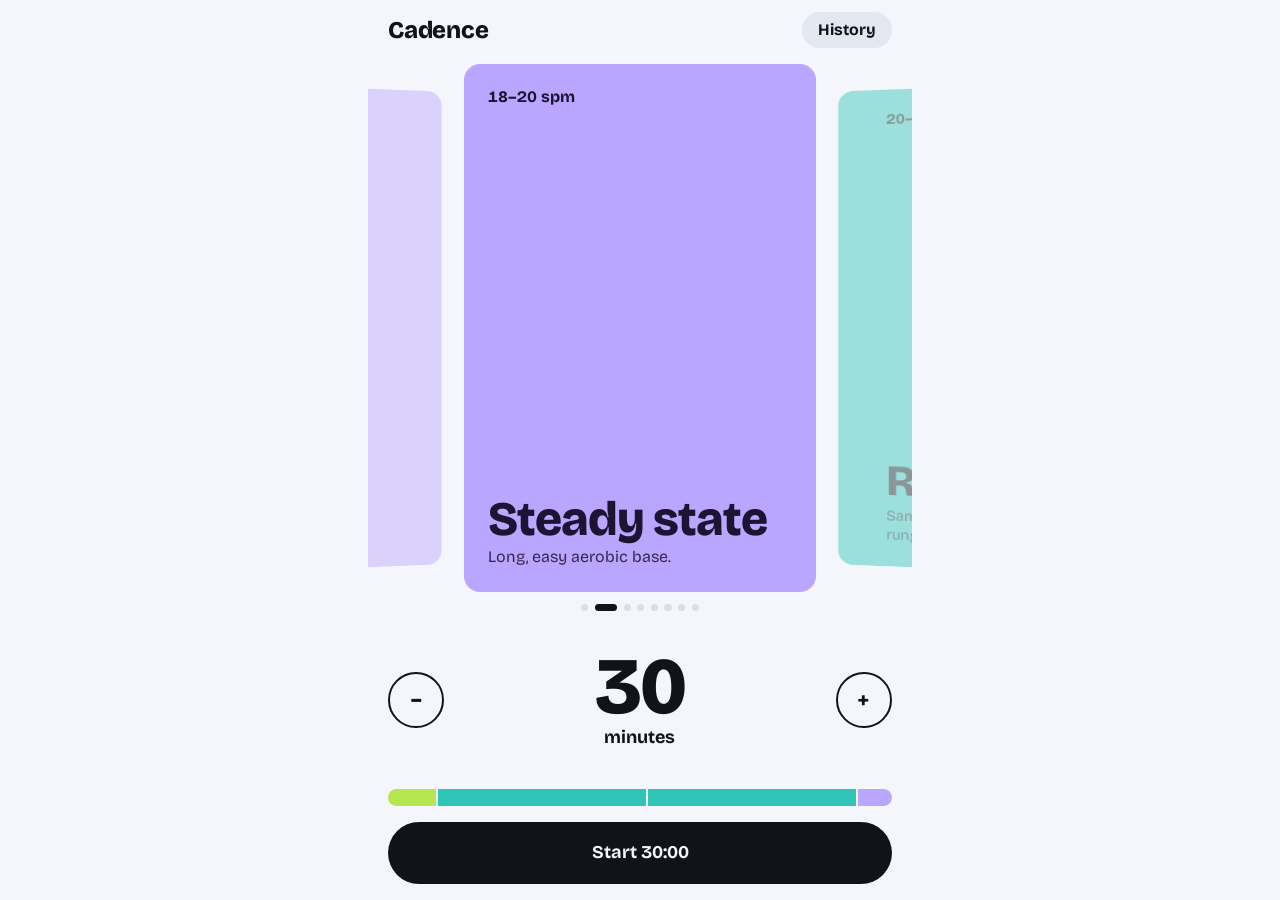
==== commit 14a20fa4: "Flip the session card to see its intervals - Tap the centred card or the plan bar to flip it; the ba" ====
--- a/index.html
+++ b/index.html
@@ -38,16 +38,6 @@
   </button>
 
   <button type="button" id="start" class="start">Start</button>
-
-  <div id="planSheet" class="sheet" hidden>
-    <div class="sheet-card plan-card">
-      <div class="grip-zone"><span class="grip" aria-hidden="true"></span><div class="sheet-head">
-        <p class="sheet-title" data-i18n="plan">Plan</p>
-        <button type="button" id="planClose" class="x" aria-label="Close" data-i18n-aria="close">×</button>
-      </div></div>
-      <ol id="planList" class="plan"></ol>
-    </div>
-  </div>
 </main>
 
 <!-- Rowing -->
--- a/styles.css
+++ b/styles.css
@@ -84,18 +84,47 @@
 .type {
   flex: 0 0 var(--card);
   scroll-snap-align: center;
-  display: flex; flex-direction: column; justify-content: flex-end; gap: 0.35rem;
+  position: relative;
   min-height: 0;
-  text-align: left;
-  border: 0;
-  border-radius: 1.75rem;
-  padding: 1.25rem 1.35rem;
-  background: var(--cbg);
-  color: var(--cfg);
+  border-radius: var(--r-card);
+  perspective: 1100px;
+  cursor: pointer;
   will-change: transform, opacity;
   --shift: 0px;
 }
-.type > span { transform: translateX(var(--shift)); }
+.type:focus-visible { outline: 3px solid var(--ink); outline-offset: 3px; }
+/* Two-sided card: the front is the session, the back its intervals. */
+.card-flip { position: absolute; inset: 0; transform-style: preserve-3d; }
+.type.flipped .card-flip { transform: rotateY(180deg); }
+.face {
+  position: absolute; inset: 0; box-sizing: border-box; overflow: hidden;
+  border-radius: var(--r-card);
+  backface-visibility: hidden; -webkit-backface-visibility: hidden;
+}
+.face.front {
+  display: flex; flex-direction: column; justify-content: flex-end; gap: var(--s4);
+  padding: var(--s20) var(--s24) var(--s24);
+  background: var(--cbg); color: var(--cfg); text-align: left;
+}
+.face.front > span { transform: translateX(var(--shift)); }
+.face.back { transform: rotateY(180deg); background: #FFFFFF; color: var(--ink); padding: 5px; box-shadow: inset 0 0 0 5px var(--cbg); }
+/* Each face darkens as it turns away, as if lit from the front. */
+.face .shade { position: absolute; inset: 0; background: #000; opacity: 0; pointer-events: none; border-radius: inherit; }
+/* The interval list scrolls without a scrollbar; an edge fades only when there is more beyond it. */
+.plan.back-list {
+  height: 100%; box-sizing: border-box; overflow-y: auto; padding: var(--s8) var(--s12);
+  scrollbar-width: none; overscroll-behavior: contain;
+  --top: 0px; --bottom: 0px;
+  -webkit-mask-image: linear-gradient(to bottom, transparent 0, #000 var(--top), #000 calc(100% - var(--bottom)), transparent 100%);
+  mask-image: linear-gradient(to bottom, transparent 0, #000 var(--top), #000 calc(100% - var(--bottom)), transparent 100%);
+}
+.back-list::-webkit-scrollbar { display: none; }
+/* A compact table that fits the card: names wrap only between words. */
+.plan.back-list li { grid-template-columns: 2.5rem 0.55rem minmax(0, 1fr) auto auto; gap: var(--s8); padding: var(--s8) 0; }
+.plan.back-list .p-at, .plan.back-list .p-spm { font-size: 0.8125rem; }
+.plan.back-list .p-name, .plan.back-list .p-dur { font-size: 0.9375rem; }
+.plan.back-list .p-name { overflow-wrap: normal; hyphens: manual; -webkit-hyphens: manual; }
+.plan.back-list .p-dur { min-width: 2.6rem; }
 .type .t-top { display: flex; justify-content: space-between; align-items: center; gap: var(--s8); margin-bottom: auto; }
 .type .t-badge {
   font-size: 0.875rem; font-weight: 600; line-height: 1;
@@ -309,7 +338,7 @@
   display: grid; gap: 0.75rem;
 }
 .sheet-title { margin: 0 0 0.5rem; font-size: 2rem; font-weight: 800; }
-.plan-card { max-height: 78dvh; grid-template-rows: auto minmax(0, 1fr); }
+.plan-card { max-height: 78dvh; grid-template-rows: auto minmax(0, 1fr); }   /* History sheet layout */
 .sheet-head { display: flex; justify-content: space-between; align-items: center; }
 .sheet-head .sheet-title { margin: 0; }
 .x { width: 2.75rem; height: 2.75rem; border-radius: 50%; border: 0; background: #E3E7F0; font-size: 1.5rem; line-height: 1; }
@@ -371,7 +400,7 @@
 }
 
 /* Spacing and radius */
-.type { border-radius: var(--r-card); padding: var(--s20) var(--s24) var(--s24); gap: var(--s4); }
+.type .face.front { padding: var(--s20) var(--s24) var(--s24); gap: var(--s4); }
 .countdown { border-radius: var(--r-card); padding: var(--s24) var(--s24) var(--s32); }
 .sheet-card { border-radius: var(--r-card); padding: var(--s24); gap: var(--s12); }
 .pill { padding: var(--s8) var(--s16); }
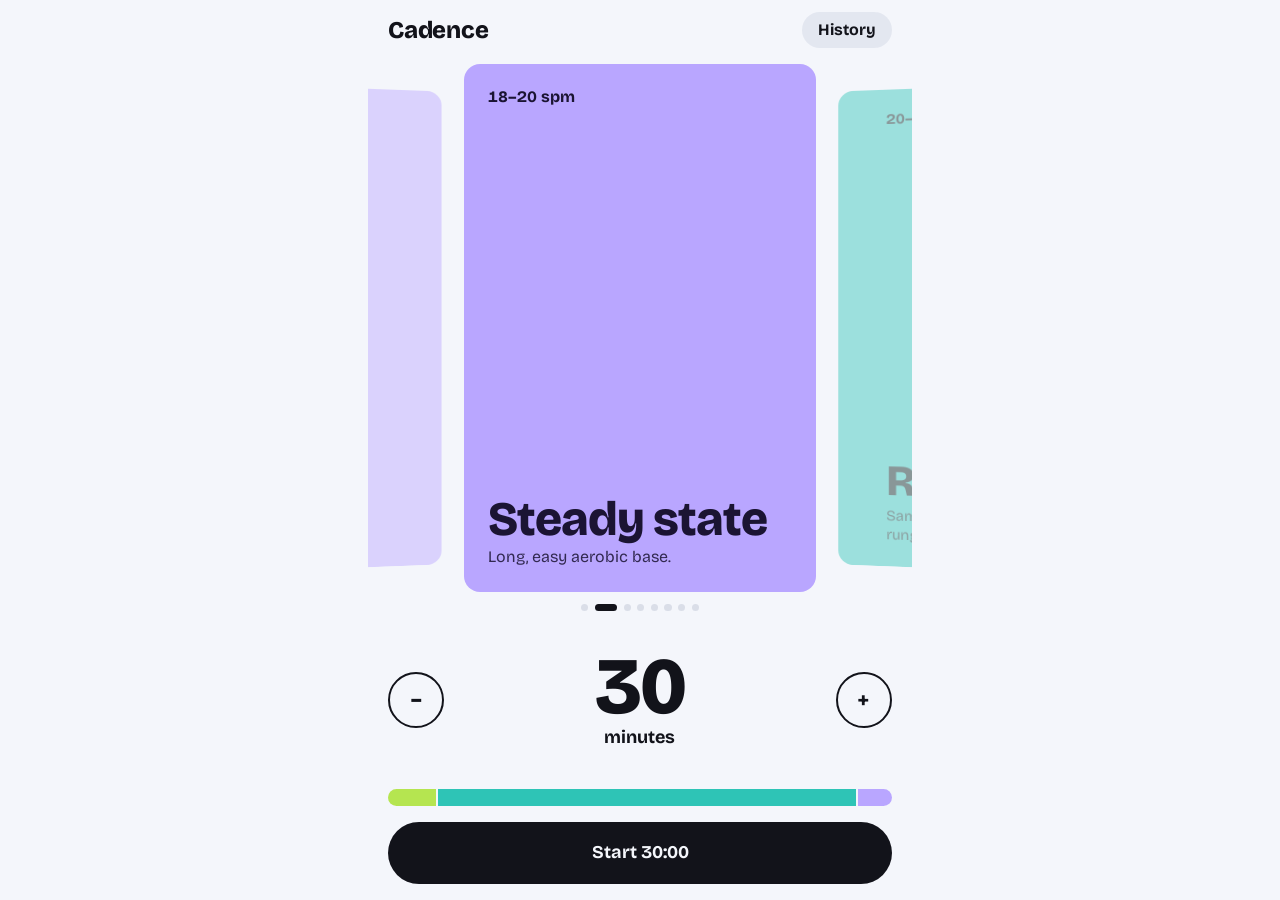
==== commit f1ac7aa5: "Rebuild the planner on a shape-and-growth grammar - Sheets close from their handle (tap or drag), ou" ====
--- a/index.html
+++ b/index.html
@@ -117,9 +117,8 @@
 
 <div id="histSheet" class="sheet" hidden>
   <div class="sheet-card plan-card hist-card">
-    <div class="grip-zone"><span class="grip" aria-hidden="true"></span><div class="sheet-head">
+    <div class="grip-zone"><button type="button" id="histGrip" class="grip" aria-label="Close" data-i18n-aria="close"></button><div class="sheet-head">
       <div><p class="sheet-title" data-i18n="history">History</p><p id="histMeta" class="hist-meta"></p></div>
-      <button type="button" id="histClose" class="x" aria-label="Close" data-i18n-aria="close">×</button>
     </div></div>
     <ol id="histList" class="hist"></ol>
     <div class="hist-actions">
--- a/styles.css
+++ b/styles.css
@@ -17,12 +17,14 @@
   --dur-quick: 220ms;
   --dur-base: 340ms;
   --dur-emphasis: 420ms;
+  --dur-slow: 560ms;      /* deliberate, physical moves: the card flip */
   --stagger: 70ms;        /* gap between items in a cascade */
   --rise: 12px;           /* distance things travel as they enter or leave */
   --ease-out: cubic-bezier(.2,.8,.2,1);     /* entering, moving into place */
   --ease-in: cubic-bezier(.5,0,.75,0);      /* leaving; also content fading in with a move */
   --ease-settle: cubic-bezier(.25,1,.5,1);  /* arriving with a light overshoot */
   --ease-pop: cubic-bezier(.2,.9,.3,1.4);   /* the pop */
+  --ease-turn: cubic-bezier(.6,0,.25,1);    /* a turn that gathers speed, then settles: the card flip */
   /* Motion roles: what a moment is for. Each points at the scale and adds no value of its own. */
   --t-enter: var(--dur-base);       /* screens and panels arriving */
   --t-exit: var(--dur-quick);       /* anything leaving */
@@ -30,6 +32,7 @@
   --t-sheet: var(--dur-emphasis);   /* a sheet rising */
   --t-counter: var(--dur-emphasis); /* numbers ticking to a new value */
   --t-colour: var(--dur-base);      /* background colour changes, in step with the switch */
+  --t-flip: var(--dur-slow);        /* turning a card over */
 
   box-sizing: border-box;
 }
@@ -79,6 +82,8 @@
   --card: min(78%, 22rem);
 }
 .types::-webkit-scrollbar { display: none; }
+/* While a card is open, the row can't be swiped. */
+.types.locked { overflow-x: hidden; touch-action: none; }
 /* Spacers sized so the first and last cards can scroll to the exact centre */
 .types::before, .types::after { content: ''; flex: 0 0 calc(50% - var(--card) / 2 - 0.75rem); }
 .type {
@@ -95,7 +100,8 @@
 .type:focus-visible { outline: 3px solid var(--ink); outline-offset: 3px; }
 /* Two-sided card: the front is the session, the back its intervals. */
 .card-flip { position: absolute; inset: 0; transform-style: preserve-3d; }
-.type.flipped .card-flip { transform: rotateY(180deg); }
+.flip-stage { position: absolute; z-index: 4; perspective: 1100px; cursor: pointer; border-radius: var(--r-card); }
+.flip-stage:focus-visible { outline: 3px solid var(--ink); outline-offset: 3px; }
 .face {
   position: absolute; inset: 0; box-sizing: border-box; overflow: hidden;
   border-radius: var(--r-card);
@@ -107,12 +113,20 @@
   background: var(--cbg); color: var(--cfg); text-align: left;
 }
 .face.front > span { transform: translateX(var(--shift)); }
-.face.back { transform: rotateY(180deg); background: #FFFFFF; color: var(--ink); padding: 5px; box-shadow: inset 0 0 0 5px var(--cbg); }
+.face.back {
+  transform: rotateY(180deg); background: #FFFFFF; color: var(--ink); padding: 5px;
+  display: flex; flex-direction: column;
+  box-shadow: inset 0 0 0 5px var(--cbg);
+}
+/* The heading sits where the rate sits on the front. */
+.b-head { display: flex; justify-content: space-between; align-items: baseline; gap: var(--s12); padding: 15px 19px var(--s8); }
+.b-name { font-size: 1.5rem; font-weight: 800; line-height: 1.1; letter-spacing: -0.01em; }   /* title/m */
+.b-total { font-size: 1rem; font-weight: 700; color: var(--muted); }                           /* ui/m */
 /* Each face darkens as it turns away, as if lit from the front. */
 .face .shade { position: absolute; inset: 0; background: #000; opacity: 0; pointer-events: none; border-radius: inherit; }
 /* The interval list scrolls without a scrollbar; an edge fades only when there is more beyond it. */
 .plan.back-list {
-  height: 100%; box-sizing: border-box; overflow-y: auto; padding: var(--s8) var(--s12);
+  flex: 1; min-height: 0; box-sizing: border-box; overflow-y: auto; padding: var(--s8) var(--s12);
   scrollbar-width: none; overscroll-behavior: contain;
   --top: 0px; --bottom: 0px;
   -webkit-mask-image: linear-gradient(to bottom, transparent 0, #000 var(--top), #000 calc(100% - var(--bottom)), transparent 100%);
@@ -125,8 +139,8 @@
 .plan.back-list .p-name, .plan.back-list .p-dur { font-size: 0.9375rem; }
 .plan.back-list .p-name { overflow-wrap: normal; hyphens: manual; -webkit-hyphens: manual; }
 .plan.back-list .p-dur { min-width: 2.6rem; }
-.type .t-top { display: flex; justify-content: space-between; align-items: center; gap: var(--s8); margin-bottom: auto; }
-.type .t-badge {
+.front .t-top { display: flex; justify-content: space-between; align-items: center; gap: var(--s8); margin-bottom: auto; }
+.front .t-badge {
   font-size: 0.875rem; font-weight: 600; line-height: 1;
   padding: 6px 10px; border-radius: var(--r-pill);
   background: color-mix(in srgb, var(--cfg) 14%, transparent);
@@ -134,13 +148,13 @@
   opacity: 0; transform: scale(0.9);
   transition: opacity var(--dur-quick) var(--ease-out), transform var(--dur-quick) var(--ease-pop);
 }
-.type .t-badge.on { opacity: 1; transform: none; }
-.type .t-name {
+.front .t-badge.on { opacity: 1; transform: none; }
+.front .t-name {
   font-size: clamp(2.25rem, 11vw, 3rem);
   font-weight: 800;
   letter-spacing: -0.02em; line-height: 0.95;
 }
-.type .t-desc { font-size: 1rem; line-height: 1.35; opacity: 0.85; }
+.front .t-desc { font-size: 1rem; line-height: 1.35; opacity: 0.85; }
 
 .dots { display: flex; justify-content: center; gap: 0.4rem; margin-top: -0.25rem; }
 .dots span { width: 0.45rem; height: 0.45rem; border-radius: 999px; background: var(--line); }
@@ -371,7 +385,7 @@
 .rate span {                                           /* display/m */
   font-size: 4rem; font-weight: 800; line-height: 0.9; letter-spacing: -0.02em;
 }
-.seg-name, .type .t-name {                             /* title/xl */
+.seg-name, .front .t-name {                             /* title/xl */
   font-size: min(3rem, 12.3vw); font-weight: 800; line-height: 0.95; letter-spacing: -0.02em;
 }
 .sheet-title, .cd-name, .done-stats dd {               /* title/l */
@@ -386,13 +400,13 @@
 .start, .ghost, .cd-rate, .amount small {              /* ui/l */
   font-size: 1.125rem; font-weight: 700; line-height: 1.2; letter-spacing: 0;
 }
-.pill, .toggle button, .ctl, .type .t-rate, .rate small, .cd-unit, .h-name, .plan .p-name, .plan .p-dur {   /* ui/m */
+.pill, .toggle button, .ctl, .front .t-rate, .rate small, .cd-unit, .h-name, .plan .p-name, .plan .p-dur {   /* ui/m */
   font-size: 1rem; font-weight: 700; line-height: 1.2;
 }
 .round, .x, .h-del {                                   /* ui/icon */
   font-size: 1.5rem; font-weight: 700; line-height: 1;
 }
-.type .t-desc { font-size: 1rem; font-weight: 400; line-height: 1.35; }    /* body/m */
+.front .t-desc { font-size: 1rem; font-weight: 400; line-height: 1.35; }    /* body/m */
 .h-sub { font-size: 0.875rem; font-weight: 400; line-height: 1.35; }       /* body/s */
 .plan-meta, .stats dt, .cd-label, .hist-meta, .done-stats dt,
 .plan .p-at, .plan .p-spm, .split label {             /* label */
@@ -400,7 +414,7 @@
 }
 
 /* Spacing and radius */
-.type .face.front { padding: var(--s20) var(--s24) var(--s24); gap: var(--s4); }
+.face.front { padding: var(--s20) var(--s24) var(--s24); gap: var(--s4); }
 .countdown { border-radius: var(--r-card); padding: var(--s24) var(--s24) var(--s32); }
 .sheet-card { border-radius: var(--r-card); padding: var(--s24); gap: var(--s12); }
 .pill { padding: var(--s8) var(--s16); }
@@ -484,7 +498,7 @@
 }
 
 @media (prefers-reduced-motion: reduce) {
-  .row, .puck, .ticks span, .type .t-badge, .detail > * { transition: none; }
+  .row, .puck, .ticks span, .front .t-badge, .detail > * { transition: none; }
   .stage-name.pop { animation: none; }
   .types { scroll-behavior: auto; }
   .cd-num.pop, .rate span.pop, .seg-left.pop, .stage-name.pop, .mod-in, .mod-out, .seg-name.pop, .puck.pop-in { animation: none; }
@@ -505,7 +519,7 @@
   .length { grid-column: 2; grid-row: 2; align-self: center; }
   .plan-btn { grid-column: 2; grid-row: 3; }
   .start { grid-column: 2; grid-row: 4; padding: 0.8rem; }
-  .type .t-name { font-size: 2rem; }
+  .front .t-name { font-size: 2rem; }
 }
 
 /* Installed on iOS, fixed screens can stop above the home bar, so size them to the
@@ -534,6 +548,10 @@
 .start:disabled, .ghost:disabled { opacity: 0.35; }
 .done-actions { display: grid; gap: 0.75rem; }
 
-/* Sheet grip: drag down from the top of Plan and History to close them */
+/* Sheet grip: drag down from the top of History to close it */
 .grip-zone { touch-action: none; cursor: grab; margin: calc(-1 * var(--s12)) 0 0; padding-top: var(--s12); }
-.grip { display: block; width: 40px; height: 5px; border-radius: var(--r-pill); background: var(--line); margin: 0 auto var(--s12); }
+/* The handle is the close control: tap it, drag it down, or use the back gesture. Its hit area
+   is a full 44 px tall while the visible bar stays small. */
+.grip { display: block; width: 72px; height: 44px; margin: calc(-1 * var(--s16)) auto 0; padding: 0; border: 0; background: none; cursor: grab; position: relative; }
+.grip::before { content: ''; position: absolute; left: 16px; right: 16px; top: 50%; height: 5px; margin-top: -2.5px; border-radius: var(--r-pill); background: var(--line); }
+.grip:focus-visible { outline: 3px solid var(--ink); outline-offset: -6px; border-radius: var(--r-pill); }
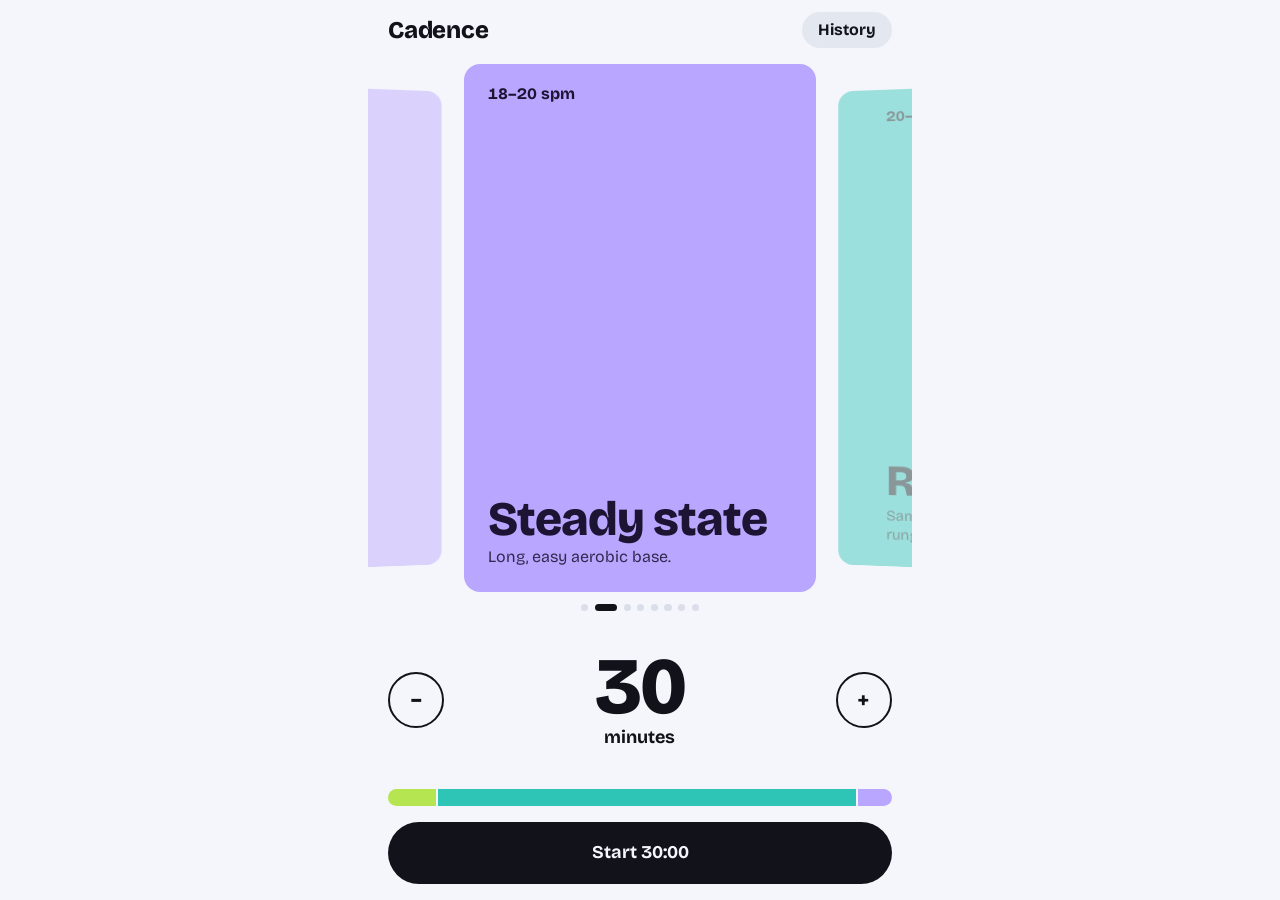
==== commit 20878591: "Make iOS sessions resilient; show errors on screen - Start the workout engine before the transition " ====
--- a/index.html
+++ b/index.html
@@ -15,6 +15,34 @@
   <link rel="preconnect" href="https://fonts.gstatic.com" crossorigin>
   <link rel="stylesheet" href="https://fonts.googleapis.com/css2?family=Bricolage+Grotesque:opsz,wdth,wght@12..96,75..100,300..800&display=swap">
   <link rel="stylesheet" href="./styles.css">
+<script>
+  // Error banner: any unexpected error shows on screen with where it happened, so problems can be
+  // reported from an installed app, which has no address bar or console. Classic script, so it runs
+  // before the app's modules and also catches errors while they load.
+  (() => {
+    const seen = new Set();
+    const report = (msg) => {
+      if (!msg || seen.has(msg) || seen.size > 4) return;
+      seen.add(msg);
+      let box = document.getElementById('errBox');
+      if (!box) {
+        box = document.createElement('div');
+        box.id = 'errBox'; box.setAttribute('role', 'alert');
+        const text = document.createElement('p'), ok = document.createElement('button');
+        ok.type = 'button'; ok.textContent = 'OK'; ok.onclick = () => box.remove();
+        box.append(text, ok);
+        (document.body || document.documentElement).append(box);
+      }
+      const text = box.querySelector('p');
+      text.textContent = (text.textContent ? `${text.textContent}\n` : '') + msg;
+    };
+    // Where it happened: the first frames of the stack (Chrome's stack repeats the message first; Safari's doesn't).
+    const where = (e) => (e && e.stack ? e.stack.split('\n').map((l) => l.trim()).filter((l) => /^at |@/.test(l)).slice(0, 3).join(' | ') : '');
+    window.cadenceError = (e) => report(`${e && e.message ? e.message : e} ${where(e)}`.trim());
+    addEventListener('error', (e) => report(e.error ? `${e.error.message} ${where(e.error)}` : `${e.message} (${(e.filename || '').split('/').pop()}:${e.lineno}:${e.colno})`));
+    addEventListener('unhandledrejection', (e) => report(`Promise: ${e.reason && e.reason.message ? e.reason.message : e.reason}`));
+  })();
+</script>
 </head>
 <body>
 
--- a/styles.css
+++ b/styles.css
@@ -83,7 +83,9 @@
 }
 .types::-webkit-scrollbar { display: none; }
 /* While a card is open, the row can't be swiped. */
-.types.locked { overflow-x: hidden; touch-action: none; }
+/* While a card is open, swipes on the row are blocked in app.js. Scrolling itself stays on:
+   Safari can leave a snapping row frozen after its overflow is switched off and back on. */
+.types.locked { }
 /* Spacers sized so the first and last cards can scroll to the exact centre */
 .types::before, .types::after { content: ''; flex: 0 0 calc(50% - var(--card) / 2 - 0.75rem); }
 .type {
@@ -134,21 +136,20 @@
 }
 .back-list::-webkit-scrollbar { display: none; }
 /* A compact table that fits the card: names wrap only between words. */
-.plan.back-list li { grid-template-columns: 2.5rem 0.55rem minmax(0, 1fr) auto auto; gap: var(--s8); padding: var(--s8) 0; }
+/* Outline rows: start time | a dotted line for the work and one for its rest | duration over rate */
+.plan.back-list li { grid-template-columns: 2.5rem minmax(0, 1fr) auto; gap: var(--s8); padding: var(--s8) 0; align-items: start; }
+.plan.back-list .p-at { padding-top: 0.1rem; }
+.plan.back-list .p-what, .plan.back-list .p-how { display: grid; gap: 0.1rem; }
+.plan.back-list .p-how { text-align: right; justify-items: end; }
+.plan.back-list .p-line { display: grid; grid-template-columns: 0.55rem minmax(0, 1fr); gap: var(--s8); align-items: baseline; }
+.plan.back-list .p-line .p-dot { transform: translateY(-0.05rem); }
+.plan.back-list .p-name { font-weight: 700; line-height: 1.3; }
+.plan.back-list .p-rest, .plan.back-list .p-spm { color: var(--muted); font-size: 0.8125rem; line-height: 1.35; }
 .plan.back-list .p-at, .plan.back-list .p-spm { font-size: 0.8125rem; }
 .plan.back-list .p-name, .plan.back-list .p-dur { font-size: 0.9375rem; }
 .plan.back-list .p-name { overflow-wrap: normal; hyphens: manual; -webkit-hyphens: manual; }
 .plan.back-list .p-dur { min-width: 2.6rem; }
 .front .t-top { display: flex; justify-content: space-between; align-items: center; gap: var(--s8); margin-bottom: auto; }
-.front .t-badge {
-  font-size: 0.875rem; font-weight: 600; line-height: 1;
-  padding: 6px 10px; border-radius: var(--r-pill);
-  background: color-mix(in srgb, var(--cfg) 14%, transparent);
-  white-space: nowrap;
-  opacity: 0; transform: scale(0.9);
-  transition: opacity var(--dur-quick) var(--ease-out), transform var(--dur-quick) var(--ease-pop);
-}
-.front .t-badge.on { opacity: 1; transform: none; }
 .front .t-name {
   font-size: clamp(2.25rem, 11vw, 3rem);
   font-weight: 800;
@@ -498,7 +499,7 @@
 }
 
 @media (prefers-reduced-motion: reduce) {
-  .row, .puck, .ticks span, .front .t-badge, .detail > * { transition: none; }
+  .row, .puck, .ticks span, .detail > * { transition: none; }
   .stage-name.pop { animation: none; }
   .types { scroll-behavior: auto; }
   .cd-num.pop, .rate span.pop, .seg-left.pop, .stage-name.pop, .mod-in, .mod-out, .seg-name.pop, .puck.pop-in { animation: none; }
@@ -555,3 +556,10 @@
 .grip { display: block; width: 72px; height: 44px; margin: calc(-1 * var(--s16)) auto 0; padding: 0; border: 0; background: none; cursor: grab; position: relative; }
 .grip::before { content: ''; position: absolute; left: 16px; right: 16px; top: 50%; height: 5px; margin-top: -2.5px; border-radius: var(--r-pill); background: var(--line); }
 .grip:focus-visible { outline: 3px solid var(--ink); outline-offset: -6px; border-radius: var(--r-pill); }
+
+/* Error banner (see index.html): fixed at the bottom, above everything, easy to screenshot. */
+#errBox { position: fixed; z-index: 1000; left: var(--s12); right: var(--s12); bottom: calc(var(--s12) + env(safe-area-inset-bottom, 0px));
+  display: flex; gap: var(--s12); align-items: flex-start; padding: var(--s12) var(--s16); border-radius: var(--r-card);
+  background: #12131A; color: #fff; font: 500 0.8125rem/1.35 ui-monospace, SFMono-Regular, Menlo, monospace; box-shadow: 0 8px 24px rgba(0,0,0,.25); }
+#errBox p { margin: 0; flex: 1; white-space: pre-wrap; word-break: break-word; max-height: 40vh; overflow: auto; }
+#errBox button { font: 700 0.875rem/1 var(--font); color: #12131A; background: #fff; border: 0; border-radius: var(--r-pill); padding: 0.5rem 0.9rem; }
